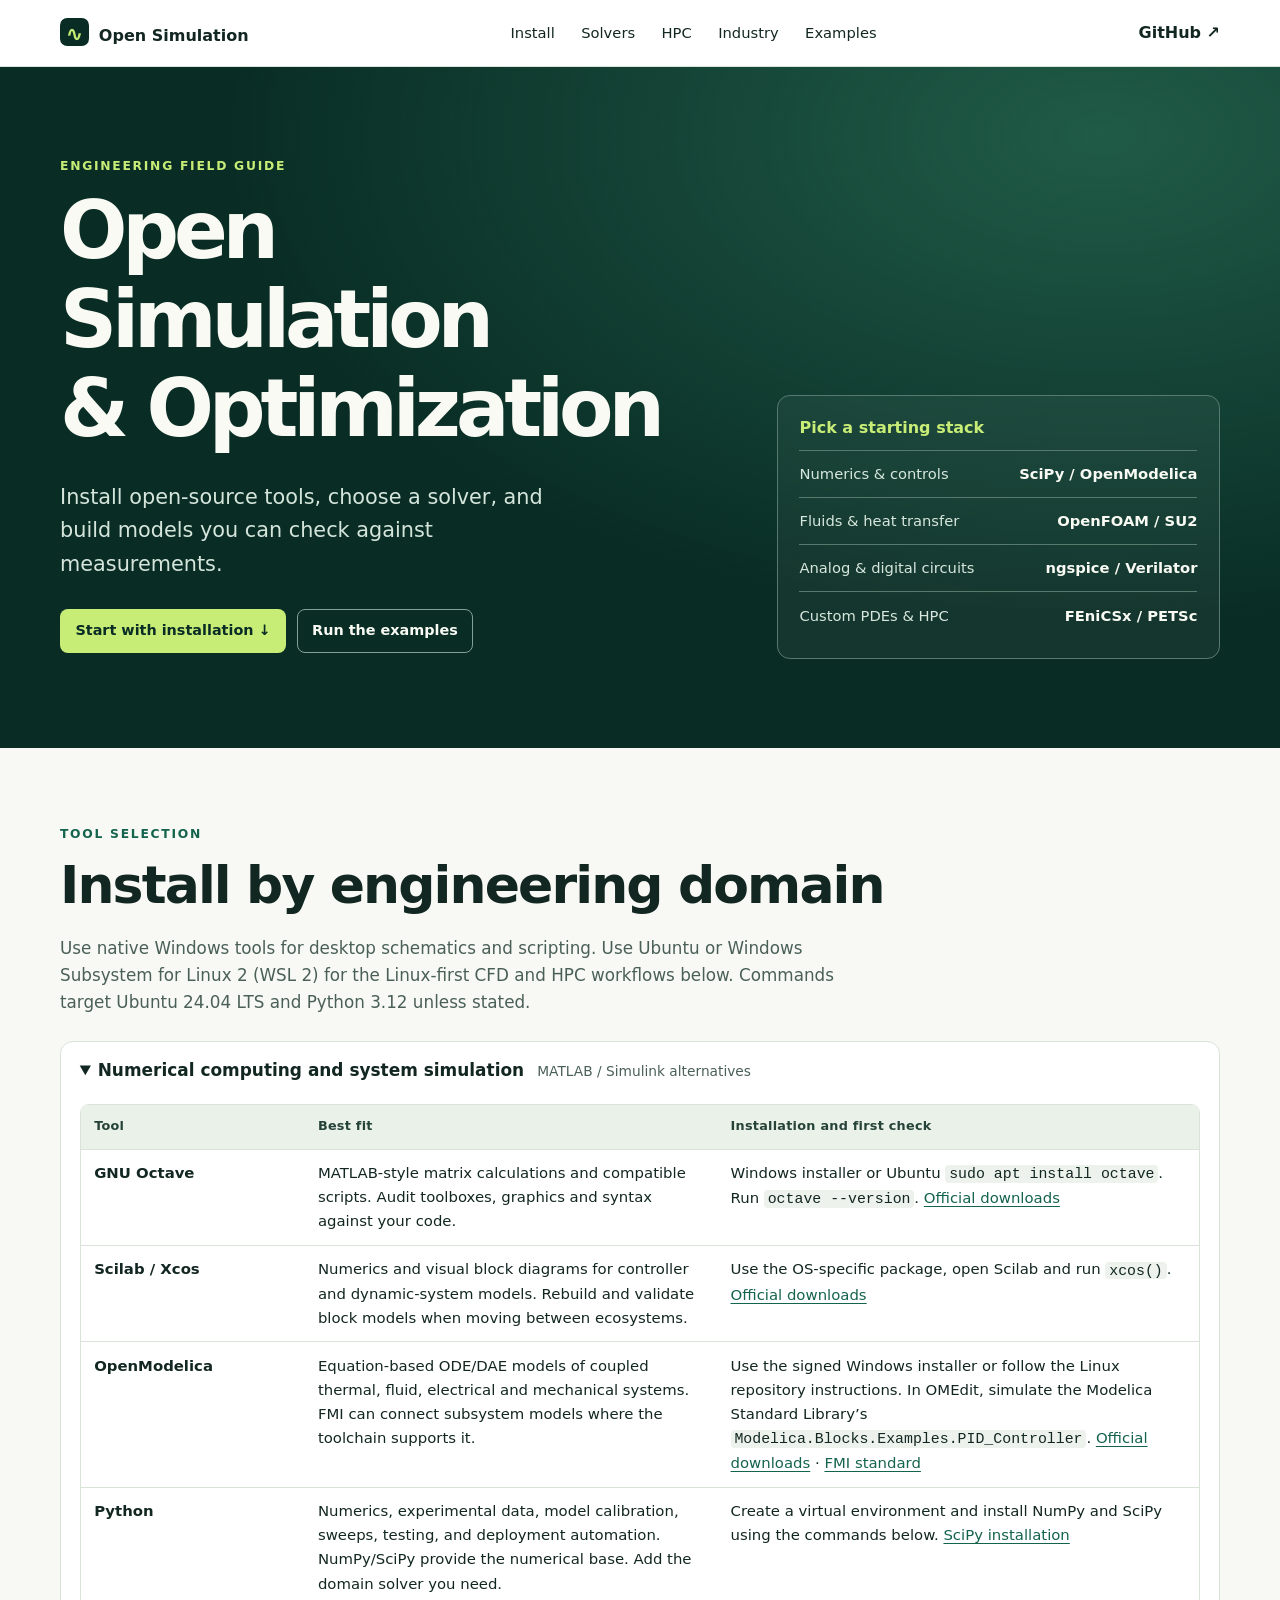
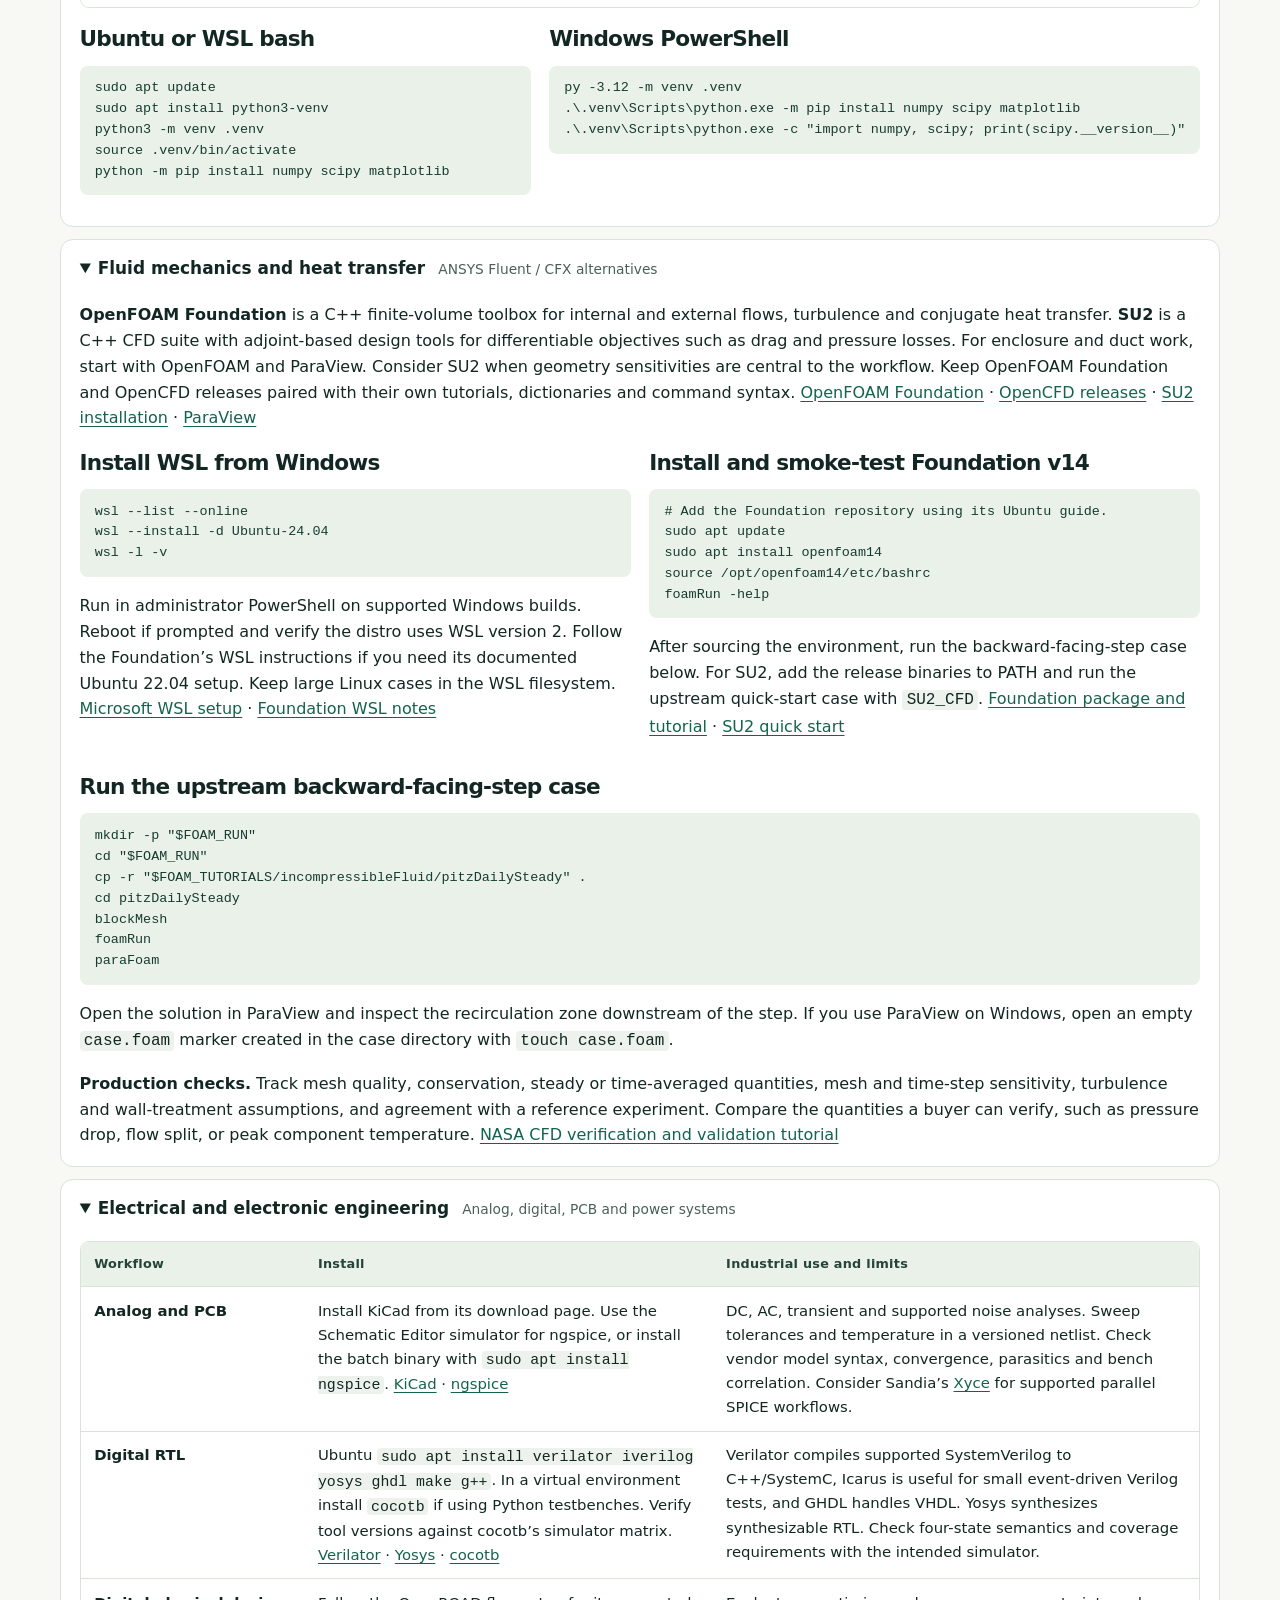
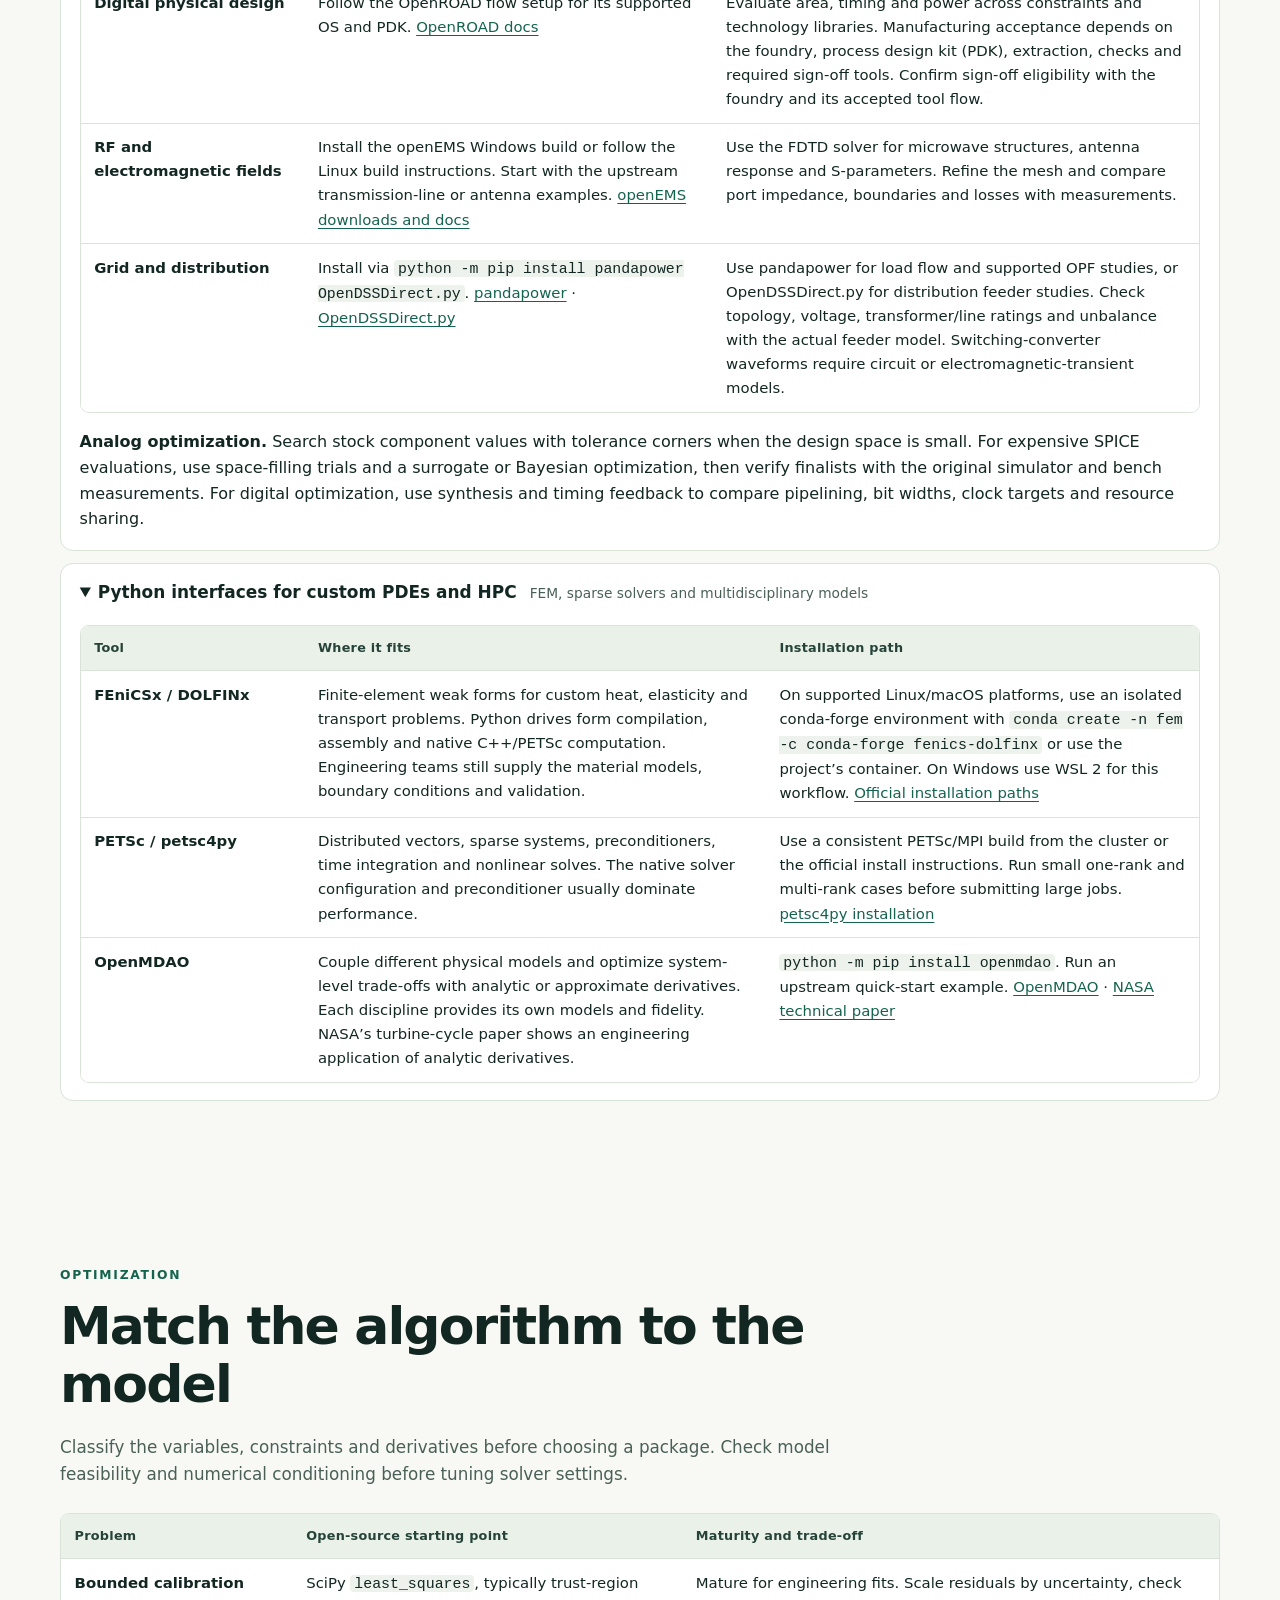
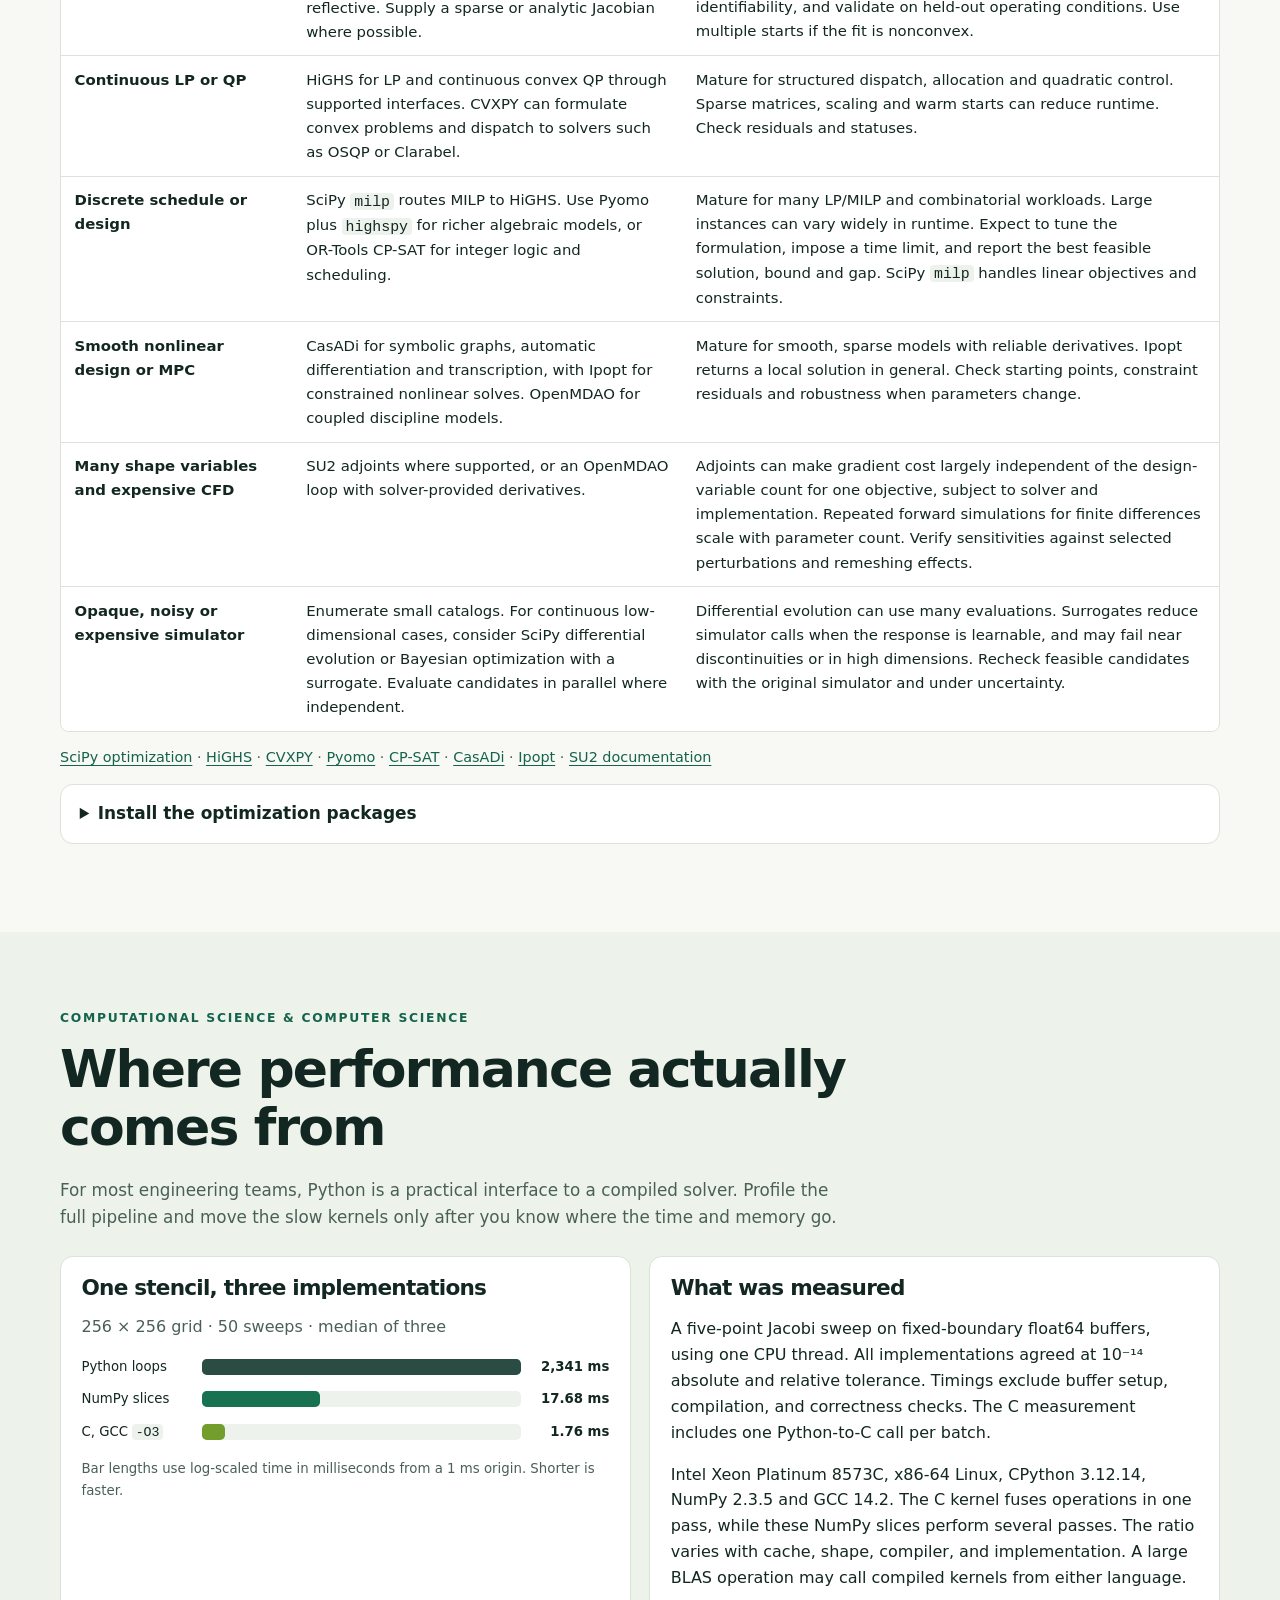
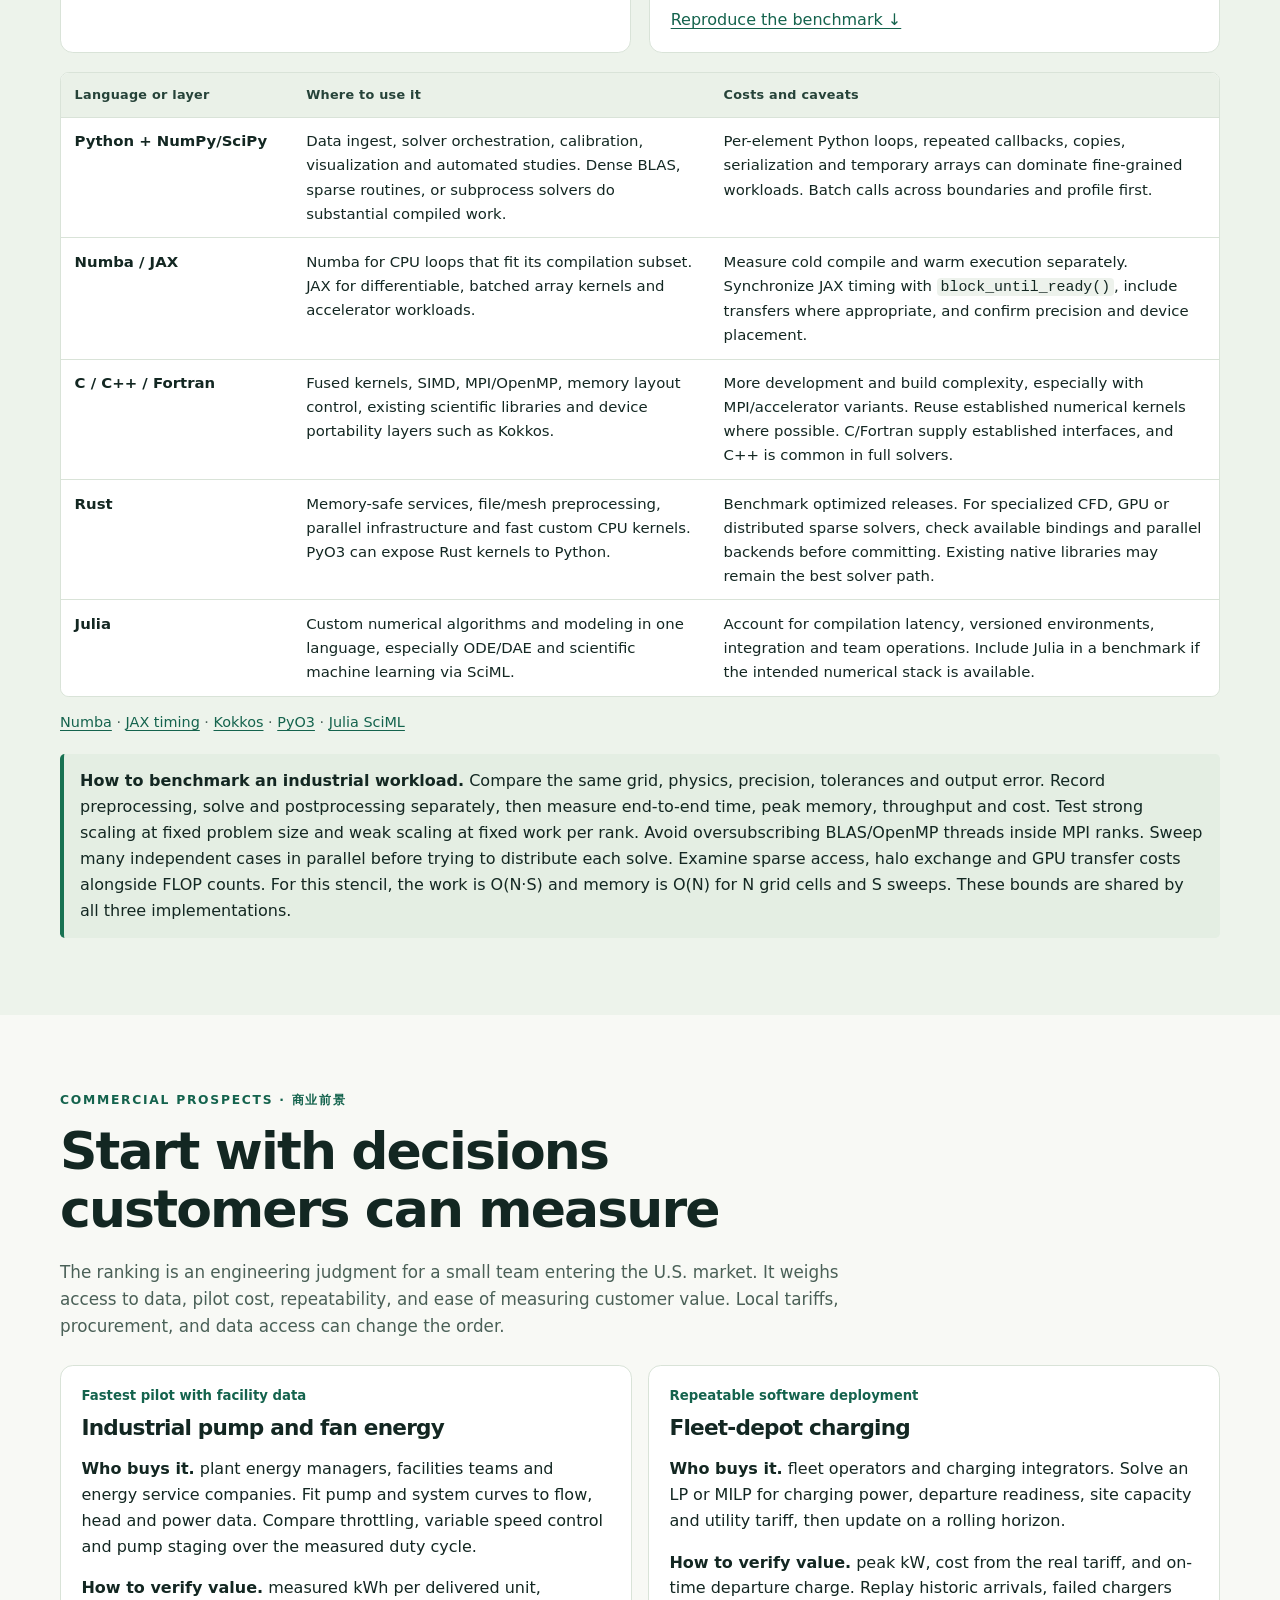
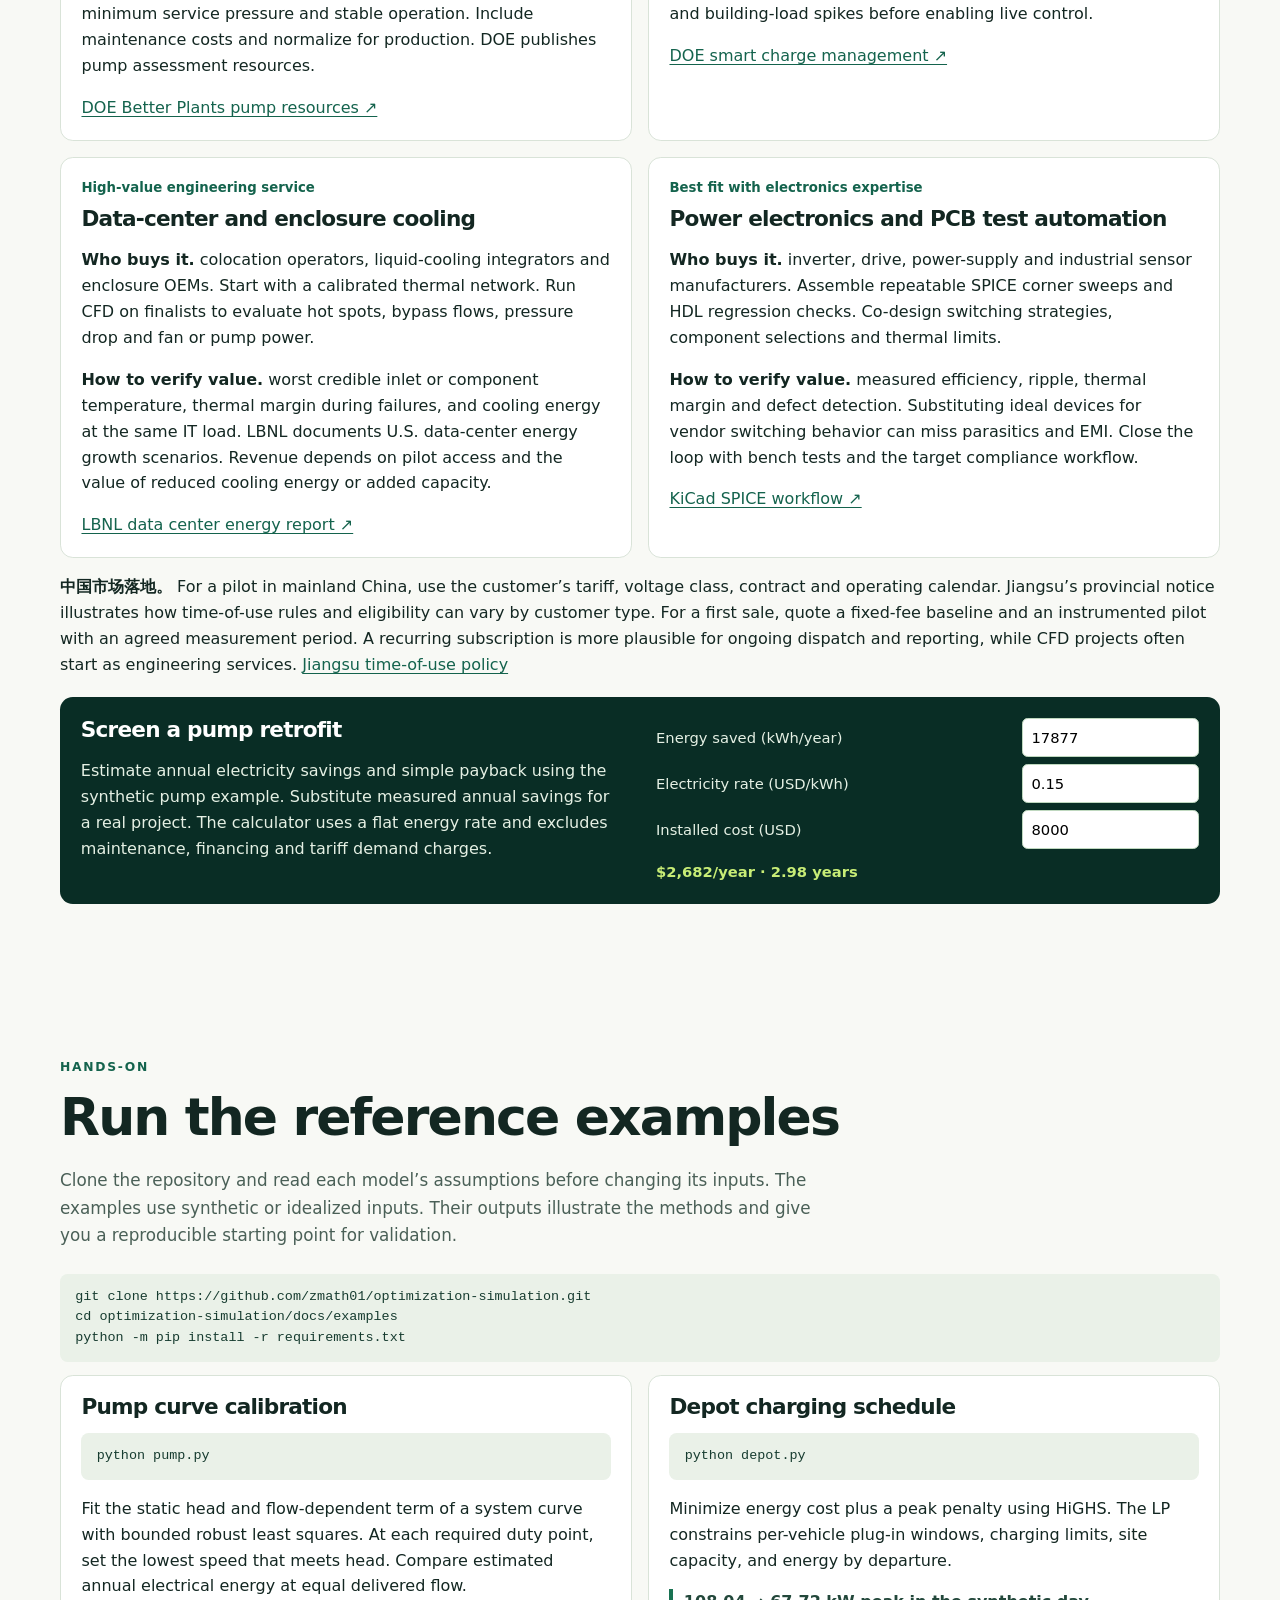
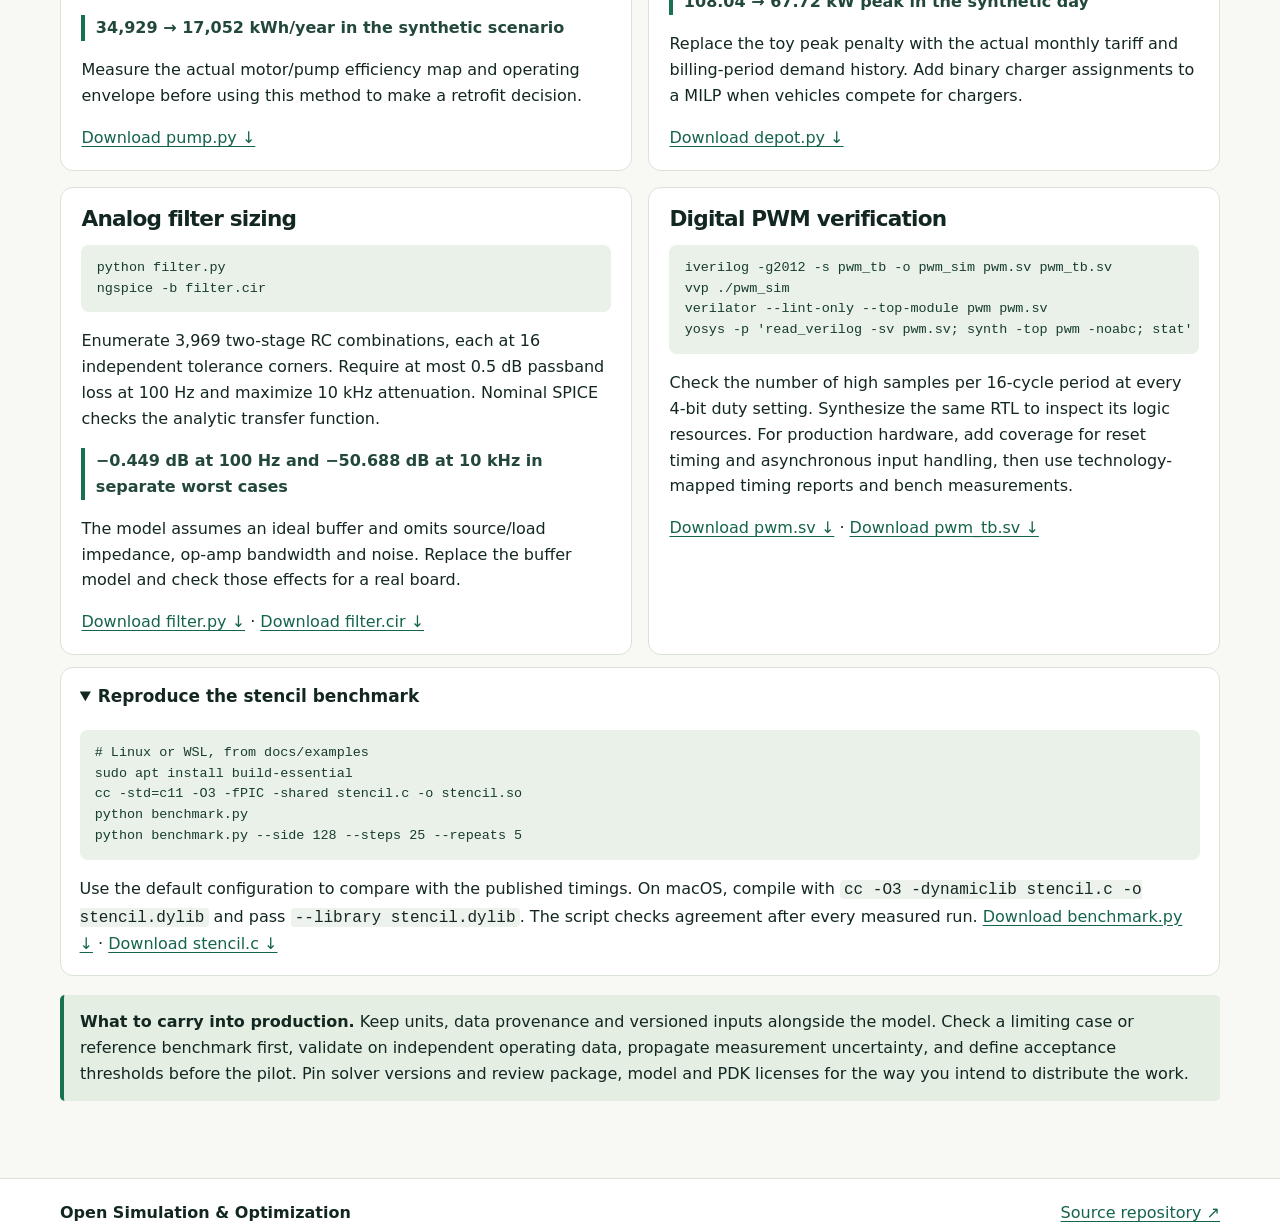
==== docs/index.html @ 415d2b12 "Add simulation field guide, benchmarks, and runnable engineering examples" ====
<!doctype html>
<html lang="en">
<head>
  <meta charset="utf-8">
  <meta name="viewport" content="width=device-width, initial-scale=1">
  <meta name="description" content="A practical field guide to open-source engineering simulation, solver selection, HPC and industrial optimization.">
  <title>Open Simulation &amp; Optimization</title>
  <link rel="stylesheet" href="style.css">
  <script src="site.js" defer></script>
</head>
<body>
<a class="skip" href="#main">Skip to content</a>
<header class="top">
  <div class="wrap top-inner">
    <a class="brand" href="#main"><span aria-hidden="true">∿</span> Open Simulation</a>
    <nav aria-label="Guide sections">
      <a href="#install">Install</a><a href="#solvers">Solvers</a><a href="#performance">HPC</a><a href="#industry">Industry</a><a href="#examples">Examples</a>
    </nav>
    <a class="repo" href="https://github.com/zmath01/optimization-simulation">GitHub ↗</a>
  </div>
</header>
<main id="main">
  <div class="hero">
    <div class="wrap hero-grid">
      <div>
        <p class="eyebrow">Engineering field guide</p>
        <h1>Open Simulation<br>&amp; Optimization</h1>
        <p class="lede">Install open-source tools, choose a solver, and build models you can check against measurements.</p>
        <a class="button primary" href="#install">Start with installation ↓</a>
        <a class="button secondary" href="#examples">Run the examples</a>
      </div>
      <div class="hero-side" aria-label="Recommended starting tools">
        <p>Pick a starting stack</p>
        <a href="#numerics"><span>Numerics &amp; controls</span><strong>SciPy / OpenModelica</strong></a>
        <a href="#fluid"><span>Fluids &amp; heat transfer</span><strong>OpenFOAM / SU2</strong></a>
        <a href="#electronics"><span>Analog &amp; digital circuits</span><strong>ngspice / Verilator</strong></a>
        <a href="#multiphysics"><span>Custom PDEs &amp; HPC</span><strong>FEniCSx / PETSc</strong></a>
      </div>
    </div>
  </div>

  <section class="wrap section" id="install">
    <div class="section-heading"><p class="eyebrow">Tool selection</p><h2>Install by engineering domain</h2><p>Use native Windows tools for desktop schematics and scripting. Use Ubuntu or Windows Subsystem for Linux 2 (WSL 2) for the Linux-first CFD and HPC workflows below. Commands target Ubuntu 24.04 LTS and Python 3.12 unless stated.</p></div>

    <details id="numerics" open>
      <summary>Numerical computing and system simulation <span>MATLAB / Simulink alternatives</span></summary>
      <div class="detail-body">
        <div class="table-wrap" tabindex="0" role="region" aria-label="Numerical simulation tools">
        <table><thead><tr><th scope="col">Tool</th><th scope="col">Best fit</th><th scope="col">Installation and first check</th></tr></thead><tbody>
          <tr><th scope="row">GNU Octave</th><td>MATLAB-style matrix calculations and compatible scripts. Audit toolboxes, graphics and syntax against your code.</td><td>Windows installer or Ubuntu <code>sudo apt install octave</code>. Run <code>octave --version</code>. <a href="https://gnu-octave.github.io/download.html">Official downloads</a></td></tr>
          <tr><th scope="row">Scilab / Xcos</th><td>Numerics and visual block diagrams for controller and dynamic-system models. Rebuild and validate block models when moving between ecosystems.</td><td>Use the OS-specific package, open Scilab and run <code>xcos()</code>. <a href="https://www.scilab.org/download">Official downloads</a></td></tr>
          <tr><th scope="row">OpenModelica</th><td>Equation-based ODE/DAE models of coupled thermal, fluid, electrical and mechanical systems. FMI can connect subsystem models where the toolchain supports it.</td><td>Use the signed Windows installer or follow the Linux repository instructions. In OMEdit, simulate the Modelica Standard Library’s <code>Modelica.Blocks.Examples.PID_Controller</code>. <a href="https://openmodelica.org/free-and-open-source-software/download/">Official downloads</a> · <a href="https://fmi-standard.org/">FMI standard</a></td></tr>
          <tr><th scope="row">Python</th><td>Numerics, experimental data, model calibration, sweeps, testing, and deployment automation. NumPy/SciPy provide the numerical base. Add the domain solver you need.</td><td>Create a virtual environment and install NumPy and SciPy using the commands below. <a href="https://scipy.org/install/">SciPy installation</a></td></tr>
        </tbody></table></div>
        <div class="two">
          <div><h3>Ubuntu or WSL bash</h3><pre><code>sudo apt update
sudo apt install python3-venv
python3 -m venv .venv
source .venv/bin/activate
python -m pip install numpy scipy matplotlib</code></pre></div>
          <div><h3>Windows PowerShell</h3><pre><code>py -3.12 -m venv .venv
.\.venv\Scripts\python.exe -m pip install numpy scipy matplotlib
.\.venv\Scripts\python.exe -c "import numpy, scipy; print(scipy.__version__)"</code></pre></div>
        </div>
      </div>
    </details>

    <details id="fluid" open>
      <summary>Fluid mechanics and heat transfer <span>ANSYS Fluent / CFX alternatives</span></summary>
      <div class="detail-body">
        <p><strong>OpenFOAM Foundation</strong> is a C++ finite-volume toolbox for internal and external flows, turbulence and conjugate heat transfer. <strong>SU2</strong> is a C++ CFD suite with adjoint-based design tools for differentiable objectives such as drag and pressure losses. For enclosure and duct work, start with OpenFOAM and ParaView. Consider SU2 when geometry sensitivities are central to the workflow. Keep OpenFOAM Foundation and OpenCFD releases paired with their own tutorials, dictionaries and command syntax. <a href="https://openfoam.org/download/">OpenFOAM Foundation</a> · <a href="https://www.openfoam.com/download">OpenCFD releases</a> · <a href="https://su2code.github.io/docs_v7/Installation/">SU2 installation</a> · <a href="https://www.paraview.org/download/">ParaView</a></p>
        <div class="two">
          <div><h3>Install WSL from Windows</h3><pre><code>wsl --list --online
wsl --install -d Ubuntu-24.04
wsl -l -v</code></pre><p>Run in administrator PowerShell on supported Windows builds. Reboot if prompted and verify the distro uses WSL version 2. Follow the Foundation’s WSL instructions if you need its documented Ubuntu 22.04 setup. Keep large Linux cases in the WSL filesystem. <a href="https://learn.microsoft.com/en-us/windows/wsl/install">Microsoft WSL setup</a> · <a href="https://openfoam.org/download/windows/">Foundation WSL notes</a></p></div>
          <div><h3>Install and smoke-test Foundation v14</h3><pre><code># Add the Foundation repository using its Ubuntu guide.
sudo apt update
sudo apt install openfoam14
source /opt/openfoam14/etc/bashrc
foamRun -help</code></pre><p>After sourcing the environment, run the backward-facing-step case below. For SU2, add the release binaries to PATH and run the upstream quick-start case with <code>SU2_CFD</code>. <a href="https://openfoam.org/download/14-ubuntu/">Foundation package and tutorial</a> · <a href="https://su2code.github.io/docs_v7/Quick-Start/">SU2 quick start</a></p></div>
        </div>
        <h3>Run the upstream backward-facing-step case</h3>
        <pre><code>mkdir -p "$FOAM_RUN"
cd "$FOAM_RUN"
cp -r "$FOAM_TUTORIALS/incompressibleFluid/pitzDailySteady" .
cd pitzDailySteady
blockMesh
foamRun
paraFoam</code></pre>
        <p>Open the solution in ParaView and inspect the recirculation zone downstream of the step. If you use ParaView on Windows, open an empty <code>case.foam</code> marker created in the case directory with <code>touch case.foam</code>.</p>
        <p><strong>Production checks.</strong> Track mesh quality, conservation, steady or time-averaged quantities, mesh and time-step sensitivity, turbulence and wall-treatment assumptions, and agreement with a reference experiment. Compare the quantities a buyer can verify, such as pressure drop, flow split, or peak component temperature. <a href="https://www.grc.nasa.gov/www/wind/valid/tutorial/tutorial.html">NASA CFD verification and validation tutorial</a></p>
      </div>
    </details>

    <details id="electronics" open>
      <summary>Electrical and electronic engineering <span>Analog, digital, PCB and power systems</span></summary>
      <div class="detail-body">
        <div class="table-wrap" tabindex="0" role="region" aria-label="Electrical and electronic engineering tools">
        <table><thead><tr><th scope="col">Workflow</th><th scope="col">Install</th><th scope="col">Industrial use and limits</th></tr></thead><tbody>
          <tr><th scope="row">Analog and PCB</th><td>Install KiCad from its download page. Use the Schematic Editor simulator for ngspice, or install the batch binary with <code>sudo apt install ngspice</code>. <a href="https://www.kicad.org/download/">KiCad</a> · <a href="https://ngspice.sourceforge.io/download.html">ngspice</a></td><td>DC, AC, transient and supported noise analyses. Sweep tolerances and temperature in a versioned netlist. Check vendor model syntax, convergence, parasitics and bench correlation. Consider Sandia’s <a href="https://xyce.sandia.gov/">Xyce</a> for supported parallel SPICE workflows.</td></tr>
          <tr><th scope="row">Digital RTL</th><td>Ubuntu <code>sudo apt install verilator iverilog yosys ghdl make g++</code>. In a virtual environment install <code>cocotb</code> if using Python testbenches. Verify tool versions against cocotb’s simulator matrix. <a href="https://verilator.org/guide/latest/install.html">Verilator</a> · <a href="https://yosyshq.readthedocs.io/projects/yosys/en/latest/getting_started/installation.html">Yosys</a> · <a href="https://docs.cocotb.org/en/stable/install.html">cocotb</a></td><td>Verilator compiles supported SystemVerilog to C++/SystemC, Icarus is useful for small event-driven Verilog tests, and GHDL handles VHDL. Yosys synthesizes synthesizable RTL. Check four-state semantics and coverage requirements with the intended simulator.</td></tr>
          <tr><th scope="row">Digital physical design</th><td>Follow the OpenROAD flow setup for its supported OS and PDK. <a href="https://openroad.readthedocs.io/en/latest/main/README.html">OpenROAD docs</a></td><td>Evaluate area, timing and power across constraints and technology libraries. Manufacturing acceptance depends on the foundry, process design kit (PDK), extraction, checks and required sign-off tools. Confirm sign-off eligibility with the foundry and its accepted tool flow.</td></tr>
          <tr><th scope="row">RF and electromagnetic fields</th><td>Install the openEMS Windows build or follow the Linux build instructions. Start with the upstream transmission-line or antenna examples. <a href="https://www.openems.de/">openEMS downloads and docs</a></td><td>Use the FDTD solver for microwave structures, antenna response and S-parameters. Refine the mesh and compare port impedance, boundaries and losses with measurements.</td></tr>
          <tr><th scope="row">Grid and distribution</th><td>Install via <code>python -m pip install pandapower OpenDSSDirect.py</code>. <a href="https://www.pandapower.org/start/">pandapower</a> · <a href="https://dss-extensions.org/OpenDSSDirect.py/notebooks/Installation.html">OpenDSSDirect.py</a></td><td>Use pandapower for load flow and supported OPF studies, or OpenDSSDirect.py for distribution feeder studies. Check topology, voltage, transformer/line ratings and unbalance with the actual feeder model. Switching-converter waveforms require circuit or electromagnetic-transient models.</td></tr>
        </tbody></table></div>
        <p><strong>Analog optimization.</strong> Search stock component values with tolerance corners when the design space is small. For expensive SPICE evaluations, use space-filling trials and a surrogate or Bayesian optimization, then verify finalists with the original simulator and bench measurements. For digital optimization, use synthesis and timing feedback to compare pipelining, bit widths, clock targets and resource sharing.</p>
      </div>
    </details>

    <details id="multiphysics" open>
      <summary>Python interfaces for custom PDEs and HPC <span>FEM, sparse solvers and multidisciplinary models</span></summary>
      <div class="detail-body">
        <div class="table-wrap" tabindex="0" role="region" aria-label="Python and HPC simulation tools">
        <table><thead><tr><th scope="col">Tool</th><th scope="col">Where it fits</th><th scope="col">Installation path</th></tr></thead><tbody>
          <tr><th scope="row">FEniCSx / DOLFINx</th><td>Finite-element weak forms for custom heat, elasticity and transport problems. Python drives form compilation, assembly and native C++/PETSc computation. Engineering teams still supply the material models, boundary conditions and validation.</td><td>On supported Linux/macOS platforms, use an isolated conda-forge environment with <code>conda create -n fem -c conda-forge fenics-dolfinx</code> or use the project’s container. On Windows use WSL 2 for this workflow. <a href="https://fenicsproject.org/download/">Official installation paths</a></td></tr>
          <tr><th scope="row">PETSc / petsc4py</th><td>Distributed vectors, sparse systems, preconditioners, time integration and nonlinear solves. The native solver configuration and preconditioner usually dominate performance.</td><td>Use a consistent PETSc/MPI build from the cluster or the official install instructions. Run small one-rank and multi-rank cases before submitting large jobs. <a href="https://petsc.org/main/petsc4py/install.html">petsc4py installation</a></td></tr>
          <tr><th scope="row">OpenMDAO</th><td>Couple different physical models and optimize system-level trade-offs with analytic or approximate derivatives. Each discipline provides its own models and fidelity. NASA’s turbine-cycle paper shows an engineering application of analytic derivatives.</td><td><code>python -m pip install openmdao</code>. Run an upstream quick-start example. <a href="https://openmdao.org/newdocs/versions/latest/getting_started/getting_started.html">OpenMDAO</a> · <a href="https://ntrs.nasa.gov/citations/20170002541">NASA technical paper</a></td></tr>
        </tbody></table></div>
      </div>
    </details>
  </section>

  <section class="wrap section" id="solvers">
    <div class="section-heading"><p class="eyebrow">Optimization</p><h2>Match the algorithm to the model</h2><p>Classify the variables, constraints and derivatives before choosing a package. Check model feasibility and numerical conditioning before tuning solver settings.</p></div>
    <div class="table-wrap" tabindex="0" role="region" aria-label="Optimization solver selection">
    <table><thead><tr><th scope="col">Problem</th><th scope="col">Open-source starting point</th><th scope="col">Maturity and trade-off</th></tr></thead><tbody>
      <tr><th scope="row">Bounded calibration</th><td>SciPy <code>least_squares</code>, typically trust-region reflective. Supply a sparse or analytic Jacobian where possible.</td><td>Mature for engineering fits. Scale residuals by uncertainty, check identifiability, and validate on held-out operating conditions. Use multiple starts if the fit is nonconvex.</td></tr>
      <tr><th scope="row">Continuous LP or QP</th><td>HiGHS for LP and continuous convex QP through supported interfaces. CVXPY can formulate convex problems and dispatch to solvers such as OSQP or Clarabel.</td><td>Mature for structured dispatch, allocation and quadratic control. Sparse matrices, scaling and warm starts can reduce runtime. Check residuals and statuses.</td></tr>
      <tr><th scope="row">Discrete schedule or design</th><td>SciPy <code>milp</code> routes MILP to HiGHS. Use Pyomo plus <code>highspy</code> for richer algebraic models, or OR-Tools CP-SAT for integer logic and scheduling.</td><td>Mature for many LP/MILP and combinatorial workloads. Large instances can vary widely in runtime. Expect to tune the formulation, impose a time limit, and report the best feasible solution, bound and gap. SciPy <code>milp</code> handles linear objectives and constraints.</td></tr>
      <tr><th scope="row">Smooth nonlinear design or MPC</th><td>CasADi for symbolic graphs, automatic differentiation and transcription, with Ipopt for constrained nonlinear solves. OpenMDAO for coupled discipline models.</td><td>Mature for smooth, sparse models with reliable derivatives. Ipopt returns a local solution in general. Check starting points, constraint residuals and robustness when parameters change.</td></tr>
      <tr><th scope="row">Many shape variables and expensive CFD</th><td>SU2 adjoints where supported, or an OpenMDAO loop with solver-provided derivatives.</td><td>Adjoints can make gradient cost largely independent of the design-variable count for one objective, subject to solver and implementation. Repeated forward simulations for finite differences scale with parameter count. Verify sensitivities against selected perturbations and remeshing effects.</td></tr>
      <tr><th scope="row">Opaque, noisy or expensive simulator</th><td>Enumerate small catalogs. For continuous low-dimensional cases, consider SciPy differential evolution or Bayesian optimization with a surrogate. Evaluate candidates in parallel where independent.</td><td>Differential evolution can use many evaluations. Surrogates reduce simulator calls when the response is learnable, and may fail near discontinuities or in high dimensions. Recheck feasible candidates with the original simulator and under uncertainty.</td></tr>
    </tbody></table></div>
    <p class="sources"><a href="https://docs.scipy.org/doc/scipy/tutorial/optimize.html">SciPy optimization</a> · <a href="https://highs.dev/">HiGHS</a> · <a href="https://www.cvxpy.org/install/">CVXPY</a> · <a href="https://www.pyomo.org/installation">Pyomo</a> · <a href="https://developers.google.com/optimization/cp/cp_solver">CP-SAT</a> · <a href="https://web.casadi.org/docs/">CasADi</a> · <a href="https://coin-or.github.io/Ipopt/">Ipopt</a> · <a href="https://su2code.github.io/docs/">SU2 documentation</a></p>
    <details><summary>Install the optimization packages</summary><div class="detail-body"><pre><code>python -m pip install scipy cvxpy pyomo highspy casadi ortools
python -c "from scipy.optimize import linprog; print(linprog([1.0], bounds=[(1, None)], method='highs').message)"</code></pre><p>Install only the families your project uses. Record solver versions, tolerances, seeds and input data. A successful exit status establishes numerical success for the specified model. Field acceptance comes from independent checks and measurements.</p></div></details>
  </section>

  <section class="performance" id="performance">
    <div class="wrap section">
      <div class="section-heading"><p class="eyebrow">Computational science &amp; computer science</p><h2>Where performance actually comes from</h2><p>For most engineering teams, Python is a practical interface to a compiled solver. Profile the full pipeline and move the slow kernels only after you know where the time and memory go.</p></div>
      <div class="two">
        <div class="chart" aria-label="Measured stencil benchmark. Python 2341.278 milliseconds, NumPy 17.681 milliseconds, C 1.761 milliseconds.">
          <h3>One stencil, three implementations</h3>
          <p>256 × 256 grid · 50 sweeps · median of three</p>
          <div class="bar-row"><span>Python loops</span><div class="bar-track"><i class="bar py"></i></div><strong>2,341 ms</strong></div>
          <div class="bar-row"><span>NumPy slices</span><div class="bar-track"><i class="bar np"></i></div><strong>17.68 ms</strong></div>
          <div class="bar-row"><span>C, GCC <code>-O3</code></span><div class="bar-track"><i class="bar cc"></i></div><strong>1.76 ms</strong></div>
          <small>Bar lengths use log-scaled time in milliseconds from a 1 ms origin. Shorter is faster.</small>
        </div>
        <div class="bench-notes">
          <h3>What was measured</h3>
          <p>A five-point Jacobi sweep on fixed-boundary float64 buffers, using one CPU thread. All implementations agreed at 10⁻¹⁴ absolute and relative tolerance. Timings exclude buffer setup, compilation, and correctness checks. The C measurement includes one Python-to-C call per batch.</p>
          <p>Intel Xeon Platinum 8573C, x86-64 Linux, CPython 3.12.14, NumPy 2.3.5 and GCC 14.2. The C kernel fuses operations in one pass, while these NumPy slices perform several passes. The ratio varies with cache, shape, compiler, and implementation. A large BLAS operation may call compiled kernels from either language.</p>
          <p><a href="#benchmark-run">Reproduce the benchmark ↓</a></p>
        </div>
      </div>
      <div class="table-wrap" tabindex="0" role="region" aria-label="Language trade-offs for simulation">
      <table><thead><tr><th scope="col">Language or layer</th><th scope="col">Where to use it</th><th scope="col">Costs and caveats</th></tr></thead><tbody>
        <tr><th scope="row">Python + NumPy/SciPy</th><td>Data ingest, solver orchestration, calibration, visualization and automated studies. Dense BLAS, sparse routines, or subprocess solvers do substantial compiled work.</td><td>Per-element Python loops, repeated callbacks, copies, serialization and temporary arrays can dominate fine-grained workloads. Batch calls across boundaries and profile first.</td></tr>
        <tr><th scope="row">Numba / JAX</th><td>Numba for CPU loops that fit its compilation subset. JAX for differentiable, batched array kernels and accelerator workloads.</td><td>Measure cold compile and warm execution separately. Synchronize JAX timing with <code>block_until_ready()</code>, include transfers where appropriate, and confirm precision and device placement.</td></tr>
        <tr><th scope="row">C / C++ / Fortran</th><td>Fused kernels, SIMD, MPI/OpenMP, memory layout control, existing scientific libraries and device portability layers such as Kokkos.</td><td>More development and build complexity, especially with MPI/accelerator variants. Reuse established numerical kernels where possible. C/Fortran supply established interfaces, and C++ is common in full solvers.</td></tr>
        <tr><th scope="row">Rust</th><td>Memory-safe services, file/mesh preprocessing, parallel infrastructure and fast custom CPU kernels. PyO3 can expose Rust kernels to Python.</td><td>Benchmark optimized releases. For specialized CFD, GPU or distributed sparse solvers, check available bindings and parallel backends before committing. Existing native libraries may remain the best solver path.</td></tr>
        <tr><th scope="row">Julia</th><td>Custom numerical algorithms and modeling in one language, especially ODE/DAE and scientific machine learning via SciML.</td><td>Account for compilation latency, versioned environments, integration and team operations. Include Julia in a benchmark if the intended numerical stack is available.</td></tr>
      </tbody></table></div>
      <p class="sources"><a href="https://numba.readthedocs.io/en/stable/user/performance-tips.html">Numba</a> · <a href="https://docs.jax.dev/en/latest/async_dispatch.html">JAX timing</a> · <a href="https://kokkos.org/kokkos-core-wiki/">Kokkos</a> · <a href="https://pyo3.rs/">PyO3</a> · <a href="https://docs.sciml.ai/DiffEqDocs/">Julia SciML</a></p>
      <div class="note"><strong>How to benchmark an industrial workload.</strong> Compare the same grid, physics, precision, tolerances and output error. Record preprocessing, solve and postprocessing separately, then measure end-to-end time, peak memory, throughput and cost. Test strong scaling at fixed problem size and weak scaling at fixed work per rank. Avoid oversubscribing BLAS/OpenMP threads inside MPI ranks. Sweep many independent cases in parallel before trying to distribute each solve. Examine sparse access, halo exchange and GPU transfer costs alongside FLOP counts. For this stencil, the work is O(N·S) and memory is O(N) for N grid cells and S sweeps. These bounds are shared by all three implementations.</div>
    </div>
  </section>

  <section class="wrap section" id="industry">
    <div class="section-heading"><p class="eyebrow">Commercial prospects · 商业前景</p><h2>Start with decisions customers can measure</h2><p>The ranking is an engineering judgment for a small team entering the U.S. market. It weighs access to data, pilot cost, repeatability, and ease of measuring customer value. Local tariffs, procurement, and data access can change the order.</p></div>
    <div class="case-grid">
      <article class="case"><p class="case-type">Fastest pilot with facility data</p><h3>Industrial pump and fan energy</h3><p><strong>Who buys it.</strong> plant energy managers, facilities teams and energy service companies. Fit pump and system curves to flow, head and power data. Compare throttling, variable speed control and pump staging over the measured duty cycle.</p><p><strong>How to verify value.</strong> measured kWh per delivered unit, minimum service pressure and stable operation. Include maintenance costs and normalize for production. DOE publishes pump assessment resources.</p><a href="https://betterbuildingssolutioncenter.energy.gov/better-plants/pumps">DOE Better Plants pump resources ↗</a></article>
      <article class="case"><p class="case-type">Repeatable software deployment</p><h3>Fleet-depot charging</h3><p><strong>Who buys it.</strong> fleet operators and charging integrators. Solve an LP or MILP for charging power, departure readiness, site capacity and utility tariff, then update on a rolling horizon.</p><p><strong>How to verify value.</strong> peak kW, cost from the real tariff, and on-time departure charge. Replay historic arrivals, failed chargers and building-load spikes before enabling live control.</p><a href="https://www.energy.gov/cmei/femp/smart-charge-management-applications-and-benefits-federal-fleets">DOE smart charge management ↗</a></article>
      <article class="case"><p class="case-type">High-value engineering service</p><h3>Data-center and enclosure cooling</h3><p><strong>Who buys it.</strong> colocation operators, liquid-cooling integrators and enclosure OEMs. Start with a calibrated thermal network. Run CFD on finalists to evaluate hot spots, bypass flows, pressure drop and fan or pump power.</p><p><strong>How to verify value.</strong> worst credible inlet or component temperature, thermal margin during failures, and cooling energy at the same IT load. LBNL documents U.S. data-center energy growth scenarios. Revenue depends on pilot access and the value of reduced cooling energy or added capacity.</p><a href="https://eta.lbl.gov/publications/united-states-data-center-energy-2025">LBNL data center energy report ↗</a></article>
      <article class="case"><p class="case-type">Best fit with electronics expertise</p><h3>Power electronics and PCB test automation</h3><p><strong>Who buys it.</strong> inverter, drive, power-supply and industrial sensor manufacturers. Assemble repeatable SPICE corner sweeps and HDL regression checks. Co-design switching strategies, component selections and thermal limits.</p><p><strong>How to verify value.</strong> measured efficiency, ripple, thermal margin and defect detection. Substituting ideal devices for vendor switching behavior can miss parasitics and EMI. Close the loop with bench tests and the target compliance workflow.</p><a href="https://www.kicad.org/discover/spice/">KiCad SPICE workflow ↗</a></article>
    </div>
    <p><strong>中国市场落地。</strong> For a pilot in mainland China, use the customer’s tariff, voltage class, contract and operating calendar. Jiangsu’s provincial notice illustrates how time-of-use rules and eligibility can vary by customer type. For a first sale, quote a fixed-fee baseline and an instrumented pilot with an agreed measurement period. A recurring subscription is more plausible for ongoing dispatch and reporting, while CFD projects often start as engineering services. <a href="https://fgw.nanjing.gov.cn/njsfzhggwyh/202505/t20250506_5140665.html">Jiangsu time-of-use policy</a></p>
    <div class="savings">
      <div><h3>Screen a pump retrofit</h3><p>Estimate annual electricity savings and simple payback using the synthetic pump example. Substitute measured annual savings for a real project. The calculator uses a flat energy rate and excludes maintenance, financing and tariff demand charges.</p></div>
      <div class="calc-inputs">
        <label for="energy">Energy saved (kWh/year)</label><input type="number" id="energy" min="0" step="1" value="17877">
        <label for="rate">Electricity rate (USD/kWh)</label><input type="number" id="rate" min="0" step="0.01" value="0.15">
        <label for="cost">Installed cost (USD)</label><input type="number" id="cost" min="0" step="100" value="8000">
        <output id="payback" for="energy rate cost" aria-live="polite">$2,682/year · 2.98 years</output>
      </div>
    </div>
  </section>

  <section class="wrap section" id="examples">
    <div class="section-heading"><p class="eyebrow">Hands-on</p><h2>Run the reference examples</h2><p>Clone the repository and read each model’s assumptions before changing its inputs. The examples use synthetic or idealized inputs. Their outputs illustrate the methods and give you a reproducible starting point for validation.</p></div>
    <pre><code>git clone https://github.com/zmath01/optimization-simulation.git
cd optimization-simulation/docs/examples
python -m pip install -r requirements.txt</code></pre>
    <div class="example-grid">
      <article><h3>Pump curve calibration</h3><pre><code>python pump.py</code></pre><p>Fit the static head and flow-dependent term of a system curve with bounded robust least squares. At each required duty point, set the lowest speed that meets head. Compare estimated annual electrical energy at equal delivered flow.</p><p class="result">34,929 → 17,052 kWh/year in the synthetic scenario</p><p>Measure the actual motor/pump efficiency map and operating envelope before using this method to make a retrofit decision.</p><a href="examples/pump.py" download>Download pump.py ↓</a></article>
      <article><h3>Depot charging schedule</h3><pre><code>python depot.py</code></pre><p>Minimize energy cost plus a peak penalty using HiGHS. The LP constrains per-vehicle plug-in windows, charging limits, site capacity, and energy by departure.</p><p class="result">108.04 → 67.72 kW peak in the synthetic day</p><p>Replace the toy peak penalty with the actual monthly tariff and billing-period demand history. Add binary charger assignments to a MILP when vehicles compete for chargers.</p><a href="examples/depot.py" download>Download depot.py ↓</a></article>
      <article><h3>Analog filter sizing</h3><pre><code>python filter.py
ngspice -b filter.cir</code></pre><p>Enumerate 3,969 two-stage RC combinations, each at 16 independent tolerance corners. Require at most 0.5 dB passband loss at 100 Hz and maximize 10 kHz attenuation. Nominal SPICE checks the analytic transfer function.</p><p class="result">−0.449 dB at 100 Hz and −50.688 dB at 10 kHz in separate worst cases</p><p>The model assumes an ideal buffer and omits source/load impedance, op-amp bandwidth and noise. Replace the buffer model and check those effects for a real board.</p><a href="examples/filter.py" download>Download filter.py ↓</a> · <a href="examples/filter.cir" download>Download filter.cir ↓</a></article>
      <article><h3>Digital PWM verification</h3><pre><code>iverilog -g2012 -s pwm_tb -o pwm_sim pwm.sv pwm_tb.sv
vvp ./pwm_sim
verilator --lint-only --top-module pwm pwm.sv
yosys -p 'read_verilog -sv pwm.sv; synth -top pwm -noabc; stat'</code></pre><p>Check the number of high samples per 16-cycle period at every 4-bit duty setting. Synthesize the same RTL to inspect its logic resources. For production hardware, add coverage for reset timing and asynchronous input handling, then use technology-mapped timing reports and bench measurements.</p><a href="examples/pwm.sv" download>Download pwm.sv ↓</a> · <a href="examples/pwm_tb.sv" download>Download pwm_tb.sv ↓</a></article>
    </div>
    <details id="benchmark-run" open><summary>Reproduce the stencil benchmark</summary><div class="detail-body"><pre><code># Linux or WSL, from docs/examples
sudo apt install build-essential
cc -std=c11 -O3 -fPIC -shared stencil.c -o stencil.so
python benchmark.py
python benchmark.py --side 128 --steps 25 --repeats 5</code></pre><p>Use the default configuration to compare with the published timings. On macOS, compile with <code>cc -O3 -dynamiclib stencil.c -o stencil.dylib</code> and pass <code>--library stencil.dylib</code>. The script checks agreement after every measured run. <a href="examples/benchmark.py" download>Download benchmark.py ↓</a> · <a href="examples/stencil.c" download>Download stencil.c ↓</a></p></div></details>
    <div class="note"><strong>What to carry into production.</strong> Keep units, data provenance and versioned inputs alongside the model. Check a limiting case or reference benchmark first, validate on independent operating data, propagate measurement uncertainty, and define acceptance thresholds before the pilot. Pin solver versions and review package, model and PDK licenses for the way you intend to distribute the work.</div>
  </section>
</main>
<footer><div class="wrap"><strong>Open Simulation &amp; Optimization</strong><a href="https://github.com/zmath01/optimization-simulation">Source repository ↗</a></div></footer>
</body>
</html>
---- docs/style.css ----
:root {
  color-scheme: light;
  --paper: #f8f9f5;
  --surface: #fff;
  --ink: #132722;
  --muted: #4a6057;
  --line: #d9e3d8;
  --green: #14634d;
  --dark: #092d25;
  --lime: #c8ed76;
  --radius: .8rem;
  font-family: "Aptos", "Segoe UI", system-ui, sans-serif;
  color: var(--ink);
  background: var(--paper);
  line-height: 1.62;
}
* { box-sizing: border-box; }
body { margin: 0; }
a { color: var(--green); text-underline-offset: .2em; }
a:hover { text-decoration-thickness: 2px; }
a:focus-visible, summary:focus-visible, input:focus-visible, [tabindex]:focus-visible {
  outline: 2px solid #1b8b66; outline-offset: 4px;
}
.wrap { width: min(1160px, 100% - 3rem); margin-inline: auto; }
.skip { position: absolute; left: 1rem; top: -6rem; z-index: 9; padding: .6rem; background: white; }
.skip:focus { top: .5rem; }
.top { background: var(--surface); border-bottom: 1px solid var(--line); }
.top-inner { display: flex; align-items: center; min-height: 66px; gap: 2rem; justify-content: space-between; }
.top a { text-decoration: none; color: var(--ink); }
.top a:hover { text-decoration: underline; }
.brand { font-weight: 750; white-space: nowrap; }
.brand span { display: inline-grid; place-items: center; width: 1.8rem; height: 1.8rem; margin-right: .28rem; border-radius: .45rem; background: var(--dark); color: var(--lime); font-size: 1.3rem; }
nav { display: flex; gap: clamp(.6rem, 2.4vw, 1.65rem); font-size: .92rem; flex-wrap: wrap; }
.repo { font-weight: 650; white-space: nowrap; }
.hero { background: radial-gradient(ellipse at 86% 10%, #205b47 0, transparent 56%), var(--dark); color: #f8faf3; }
.hero-grid { padding-block: clamp(3.2rem, 7vw, 6rem); display: grid; grid-template-columns: 1.3fr .9fr; gap: clamp(2rem, 6vw, 6.5rem); align-items: end; }
.eyebrow { font-size: .77rem; font-weight: 800; letter-spacing: .14em; text-transform: uppercase; margin: 0 0 .65rem; color: var(--green); }
.hero .eyebrow { color: var(--lime); }
h1,h2,h3 { line-height: 1.12; margin: 0 0 .65em; letter-spacing: -.036em; }
h1 { font-size: clamp(2.4rem, 6.2vw, 5.4rem); margin-bottom: .34em; letter-spacing: -.065em; }
h2 { font-size: clamp(1.9rem, 4.1vw, 3.25rem); margin-bottom: .4em; }
h3 { font-size: 1.35rem; }
.lede { font-size: clamp(1.05rem, 2vw, 1.3rem); max-width: 31rem; color: #d5e5db; margin: 0 0 1.7rem; }
.button { display: inline-block; border: 1px solid transparent; border-radius: .5rem; padding: .6rem .9rem; margin: 0 .35rem .35rem 0; font-size: .9rem; text-decoration: none; font-weight: 750; }
.primary { background: var(--lime); color: var(--dark); }
.secondary { border-color: #82a196; color: #f8faf3; }
.button:hover { text-decoration: underline; }
.hero-side { border: 1px solid #587a6e; border-radius: var(--radius); padding: 1.2rem 1.35rem; background: #ffffff0b; }
.hero-side p { color: var(--lime); font-weight: 750; margin: 0 0 .55rem; }
.hero-side a { display: flex; flex-wrap: wrap; gap: .15rem .75rem; align-items: baseline; justify-content: space-between; color: #f8faf3; text-decoration: none; padding: .7rem 0; border-top: 1px solid #587a6e; font-size: .92rem; }
.hero-side a:hover { text-decoration: underline; }
.hero-side span { color: #d7e7dd; }
.section { padding-block: clamp(2.7rem, 6vw, 5.15rem); }
.section-heading { max-width: 52rem; margin-bottom: 1.55rem; }
.section-heading > p:last-child { color: var(--muted); max-width: 49rem; margin: 0; font-size: 1.05rem; }
details { background: var(--surface); border: 1px solid var(--line); border-radius: var(--radius); margin-block: .75rem; }
summary { cursor: pointer; padding: .95rem 1.17rem; font-size: 1.06rem; font-weight: 750; }
summary span { color: var(--muted); font-size: .86rem; margin-left: .45rem; font-weight: 500; }
.detail-body { padding: 0 1.16rem 1.08rem; }
.detail-body > :first-child { margin-top: .25rem; }
.detail-body > :last-child { margin-bottom: 0; }
.table-wrap { max-width: 100%; overflow-x: auto; border: 1px solid var(--line); border-radius: .55rem; }
table { width: 100%; min-width: 640px; border-collapse: collapse; background: var(--surface); font-size: .93rem; text-align: left; }
th, td { border-bottom: 1px solid var(--line); padding: .72rem .85rem; vertical-align: top; }
thead th { background: #eaf1e8; color: #264339; font-size: .8rem; letter-spacing: .02em; }
tbody th { width: 20%; }
tbody tr:last-child > * { border-bottom: 0; }
.two { display: grid; grid-template-columns: 1fr 1fr; gap: 1.15rem; margin-block: 1.2rem; }
pre { overflow: auto; max-width: 100%; font-size: .84rem; background: #eaf1e8; border-radius: .48rem; padding: .8rem .95rem; line-height: 1.55; color: #173c30; }
code { font-family: "Cascadia Code", "IBM Plex Mono", Consolas, monospace; }
:not(pre) > code { background: #edf2ec; border-radius: .25rem; padding: .05em .26em; overflow-wrap: anywhere; }
.sources { color: var(--muted); font-size: .9rem; }
.performance { background: #edf3eb; }
.chart, .bench-notes, .case, .example-grid article {
  padding: 1.18rem 1.28rem; background: var(--surface);
  border: 1px solid var(--line); border-radius: var(--radius); min-width: 0;
}
.chart p { color: var(--muted); margin-top: 0; }
.bar-row { display: grid; grid-template-columns: 7rem 1fr 5rem; align-items: center; gap: .55rem; margin-block: .68rem; font-size: .83rem; }
.bar-row strong { text-align: right; font-variant-numeric: tabular-nums; }
.bar-track { background: #edf2ec; border-radius: .3rem; height: 1rem; }
.bar { display: block; height: 100%; background: #187252; border-radius: .3rem; }
.bar.py { width: 100%; background: #2a4c42; }
.bar.np { width: 37%; }
.bar.cc { width: 7.3%; background: #739e2b; }
.chart small { display: block; margin-top: .95rem; color: var(--muted); }
.bench-notes p:last-child { margin-bottom: 0; }
.note { margin-top: 1.2rem; border-left: .28rem solid #187252; background: #e4eee3; border-radius: .3rem; padding: .9rem 1rem; }
.case-grid, .example-grid { display: grid; grid-template-columns: repeat(2,minmax(0,1fr)); gap: 1rem; }
.case-type { color: var(--green); font-weight: 750; margin: 0 0 .55rem; font-size: .83rem; }
.result { border-left: .25rem solid #187252; padding-left: .65rem; font-weight: 730; color: #23483b; }
.savings { display: grid; grid-template-columns: 1fr 1fr; gap: 1.15rem 2rem; margin-top: 1.2rem; background: var(--dark); color: #e5f0e4; border-radius: var(--radius); padding: 1.3rem; }
.savings h3 { color: #fff; }
.savings p { margin-bottom: 0; }
.calc-inputs { display: grid; grid-template-columns: 1fr minmax(6rem, .5fr); gap: .4rem .75rem; align-items: center; font-size: .92rem; }
input { min-width: 0; padding: .43rem .52rem; border: 1px solid #bfd8bf; border-radius: .35rem; width: 100%; font: inherit; }
output { grid-column: 1 / -1; color: var(--lime); font-weight: 750; margin-top: .25rem; }
footer { padding-block: 1.3rem; border-top: 1px solid var(--line); background: white; }
footer .wrap { display: flex; flex-wrap: wrap; gap: .6rem 1.8rem; justify-content: space-between; }
@media (max-width: 780px) {
  .hero-grid,.two,.savings { grid-template-columns: 1fr; }
  .top-inner { flex-wrap: wrap; gap: .45rem .8rem; padding-block: .65rem; }
  nav { order: 3; width: 100%; }
}
@media (max-width: 570px) {
  .wrap { width: calc(100% - 1.5rem); }
  .case-grid,.example-grid { grid-template-columns: 1fr; }
  summary span { display: block; margin-left: .95rem; }
  .chart, .bench-notes, .case, .example-grid article { padding-inline: .95rem; }
}
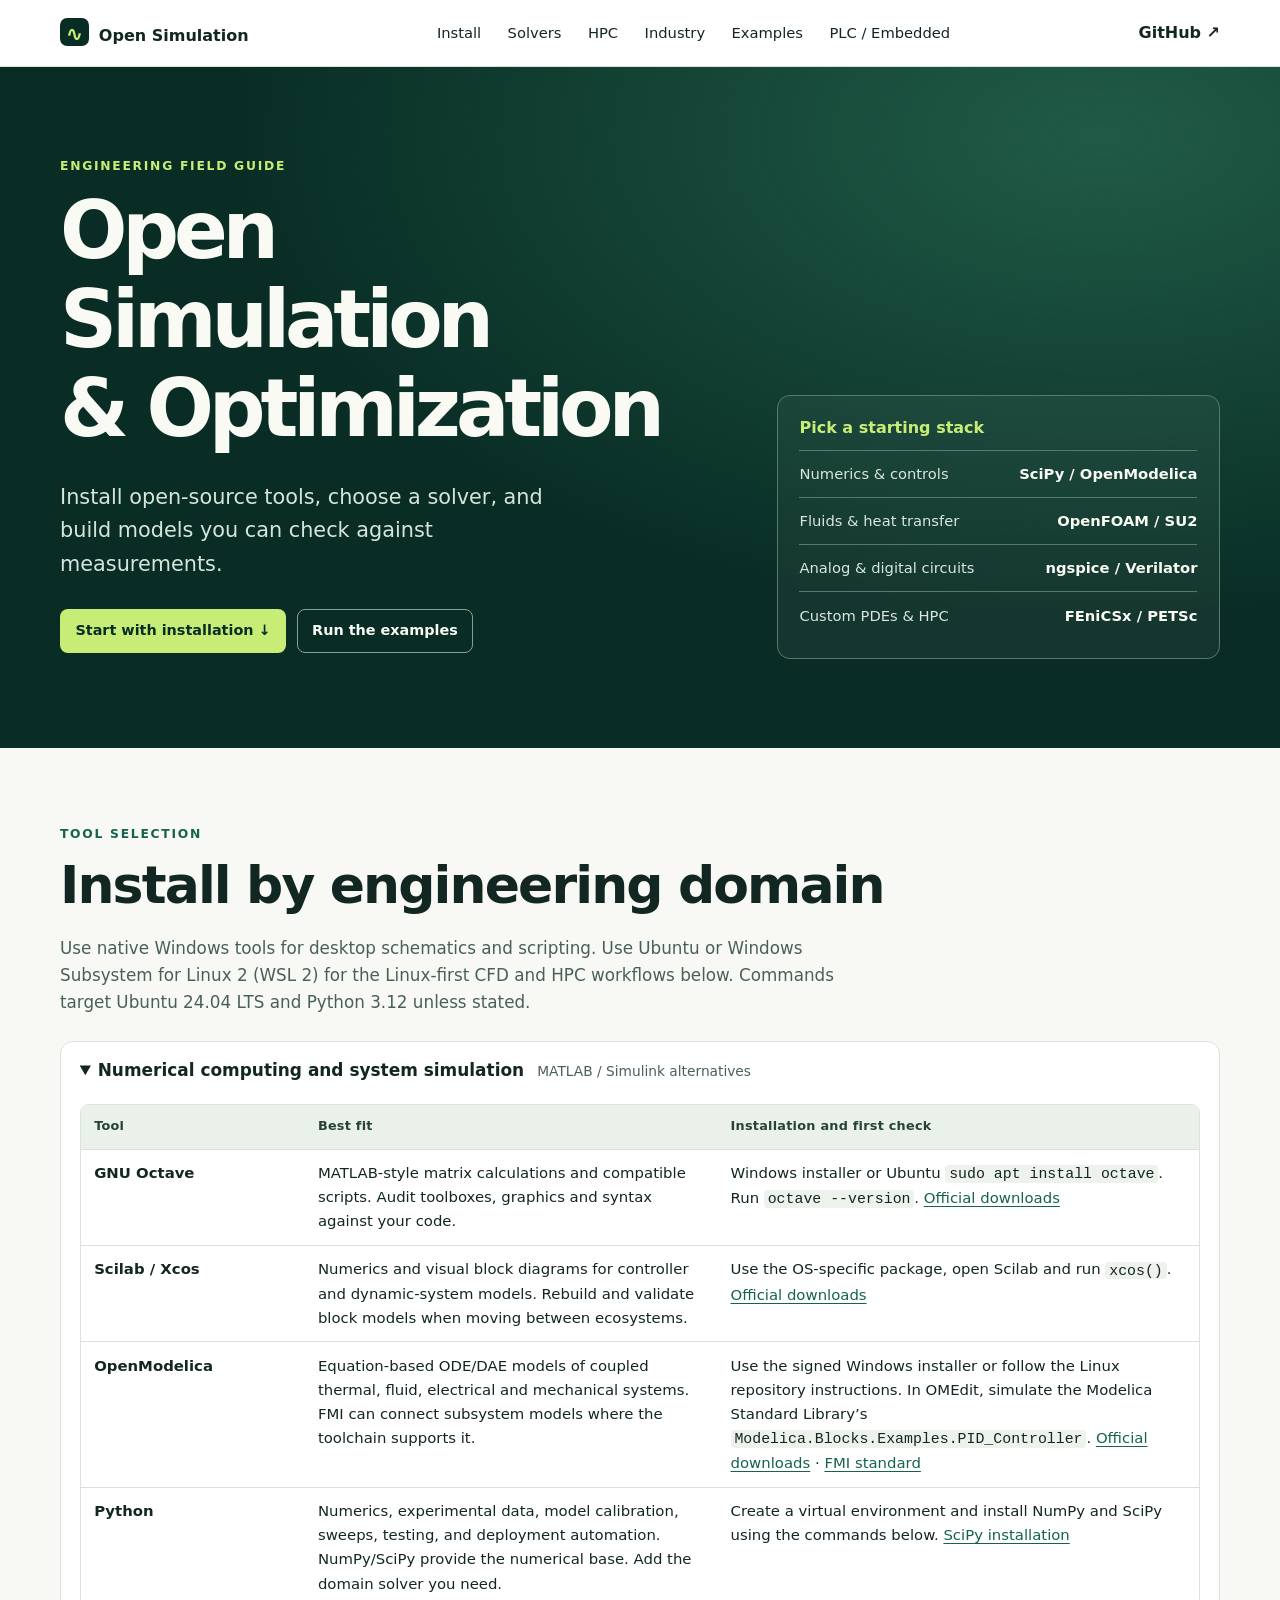
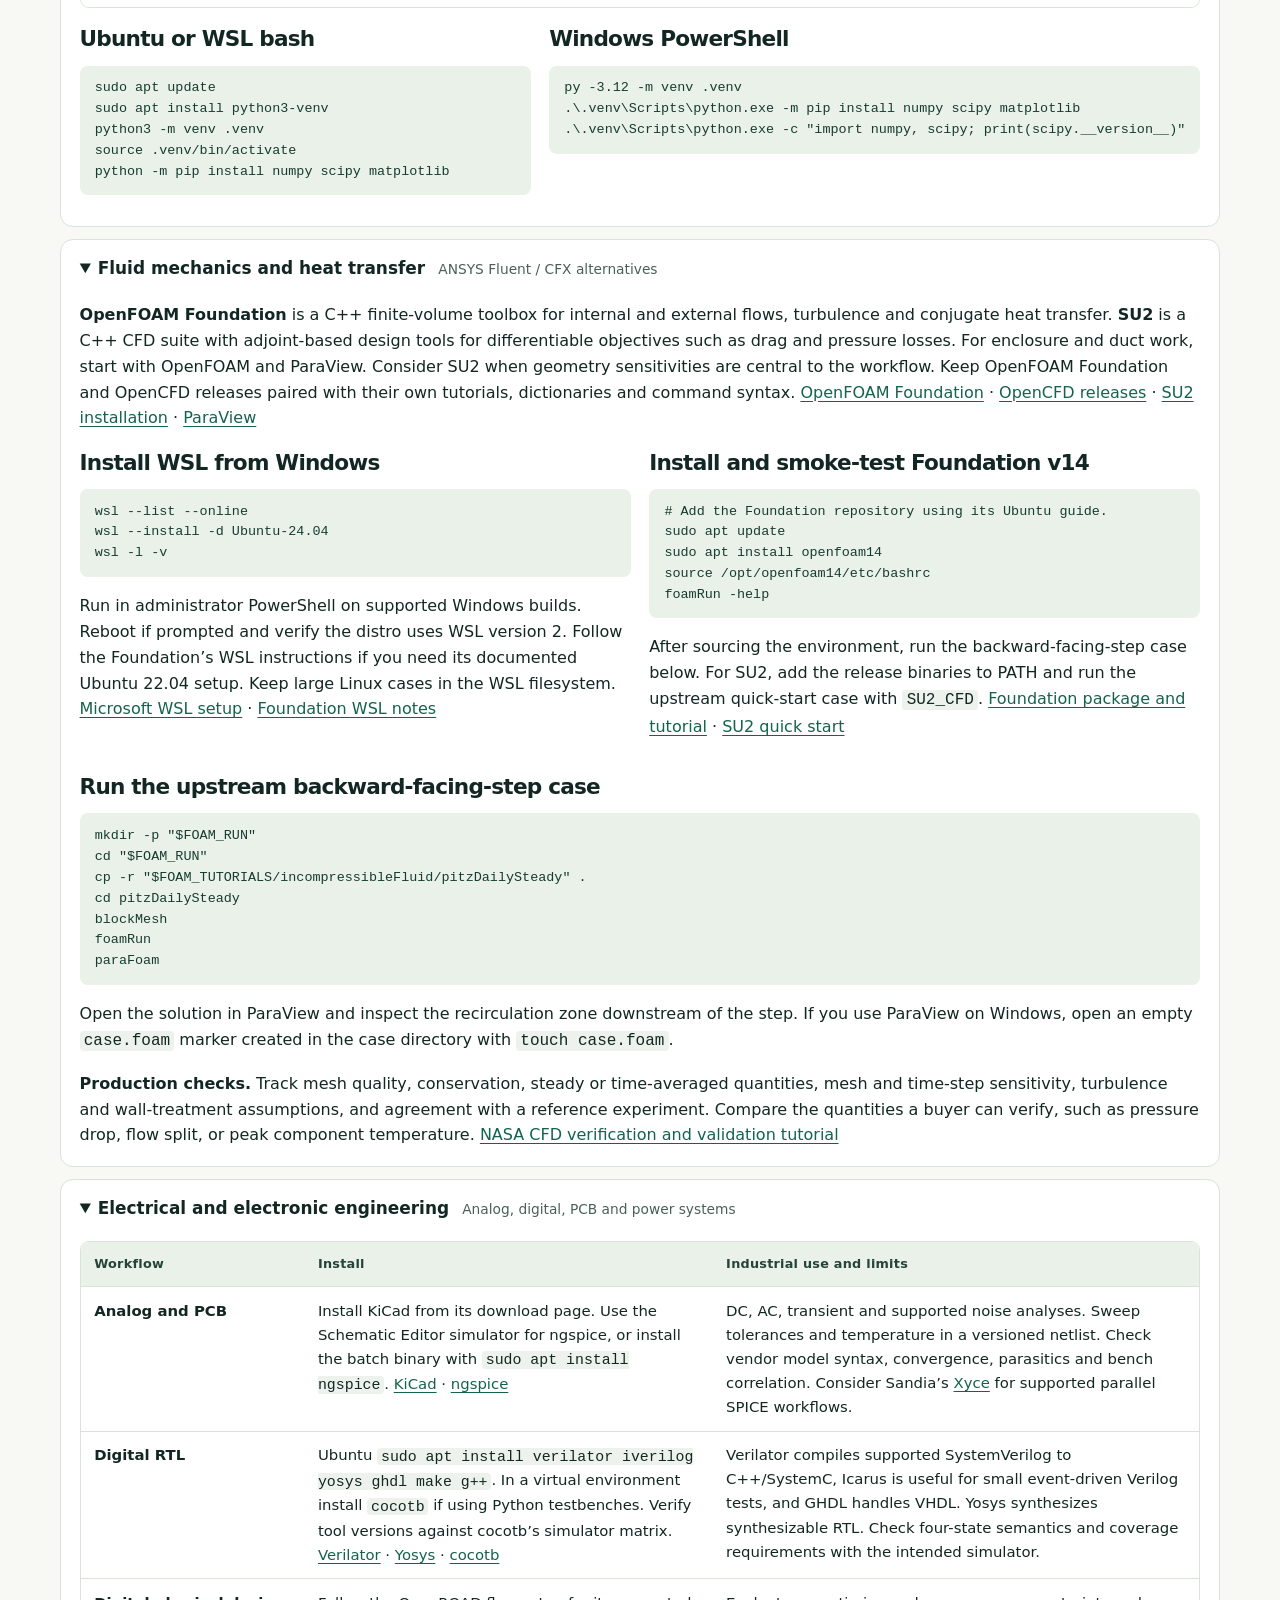
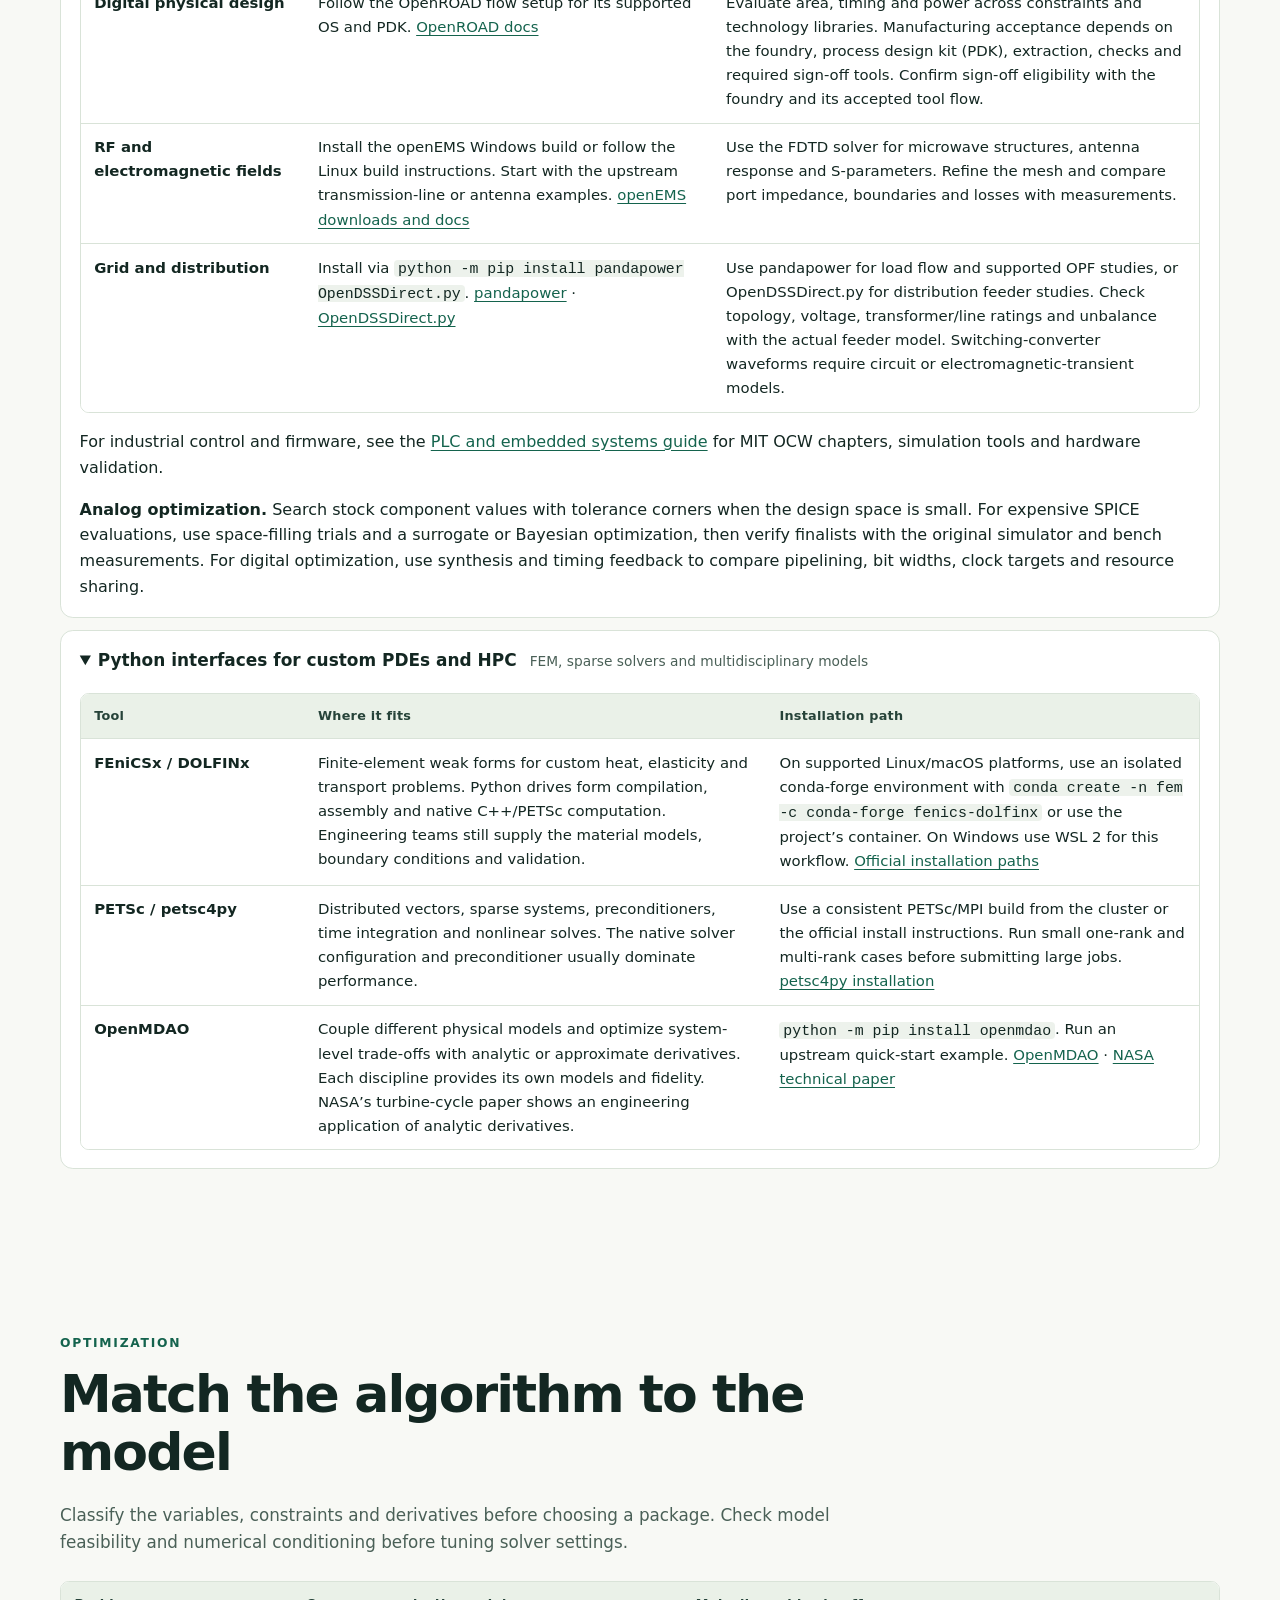
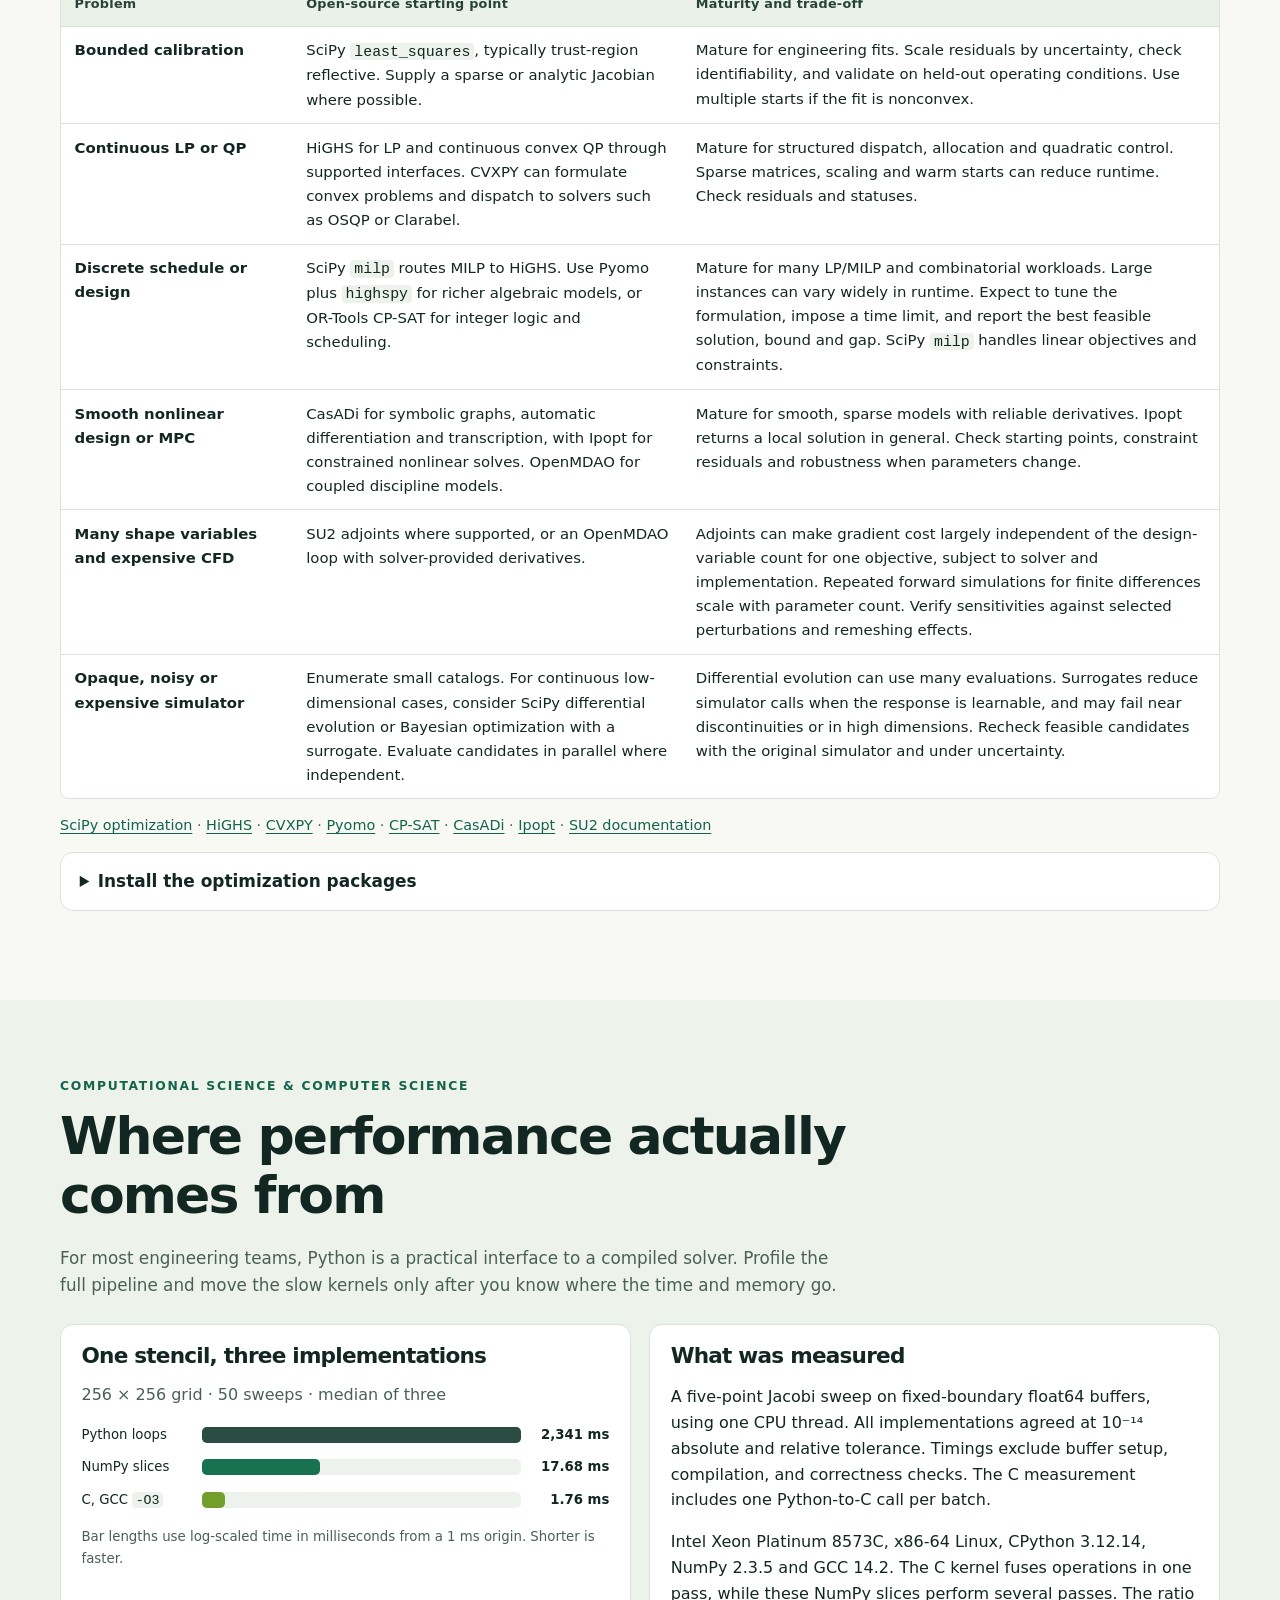
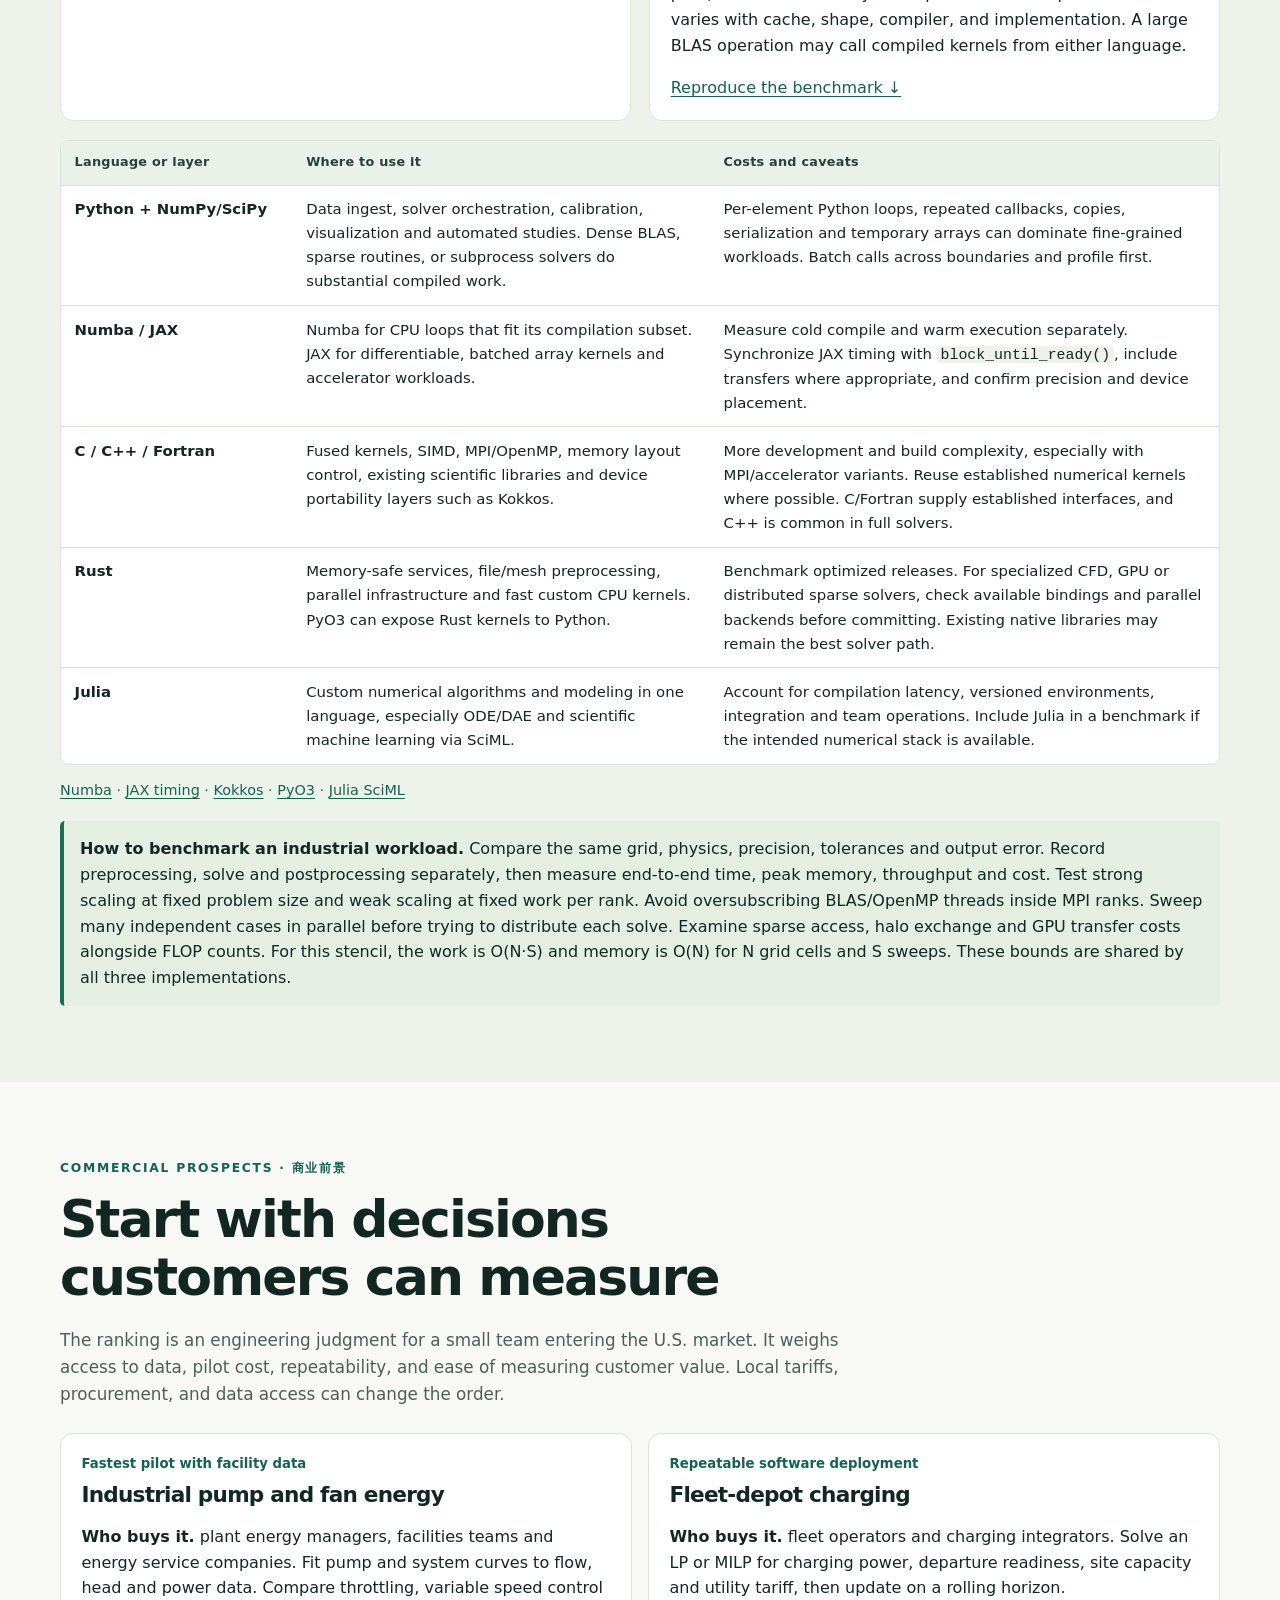
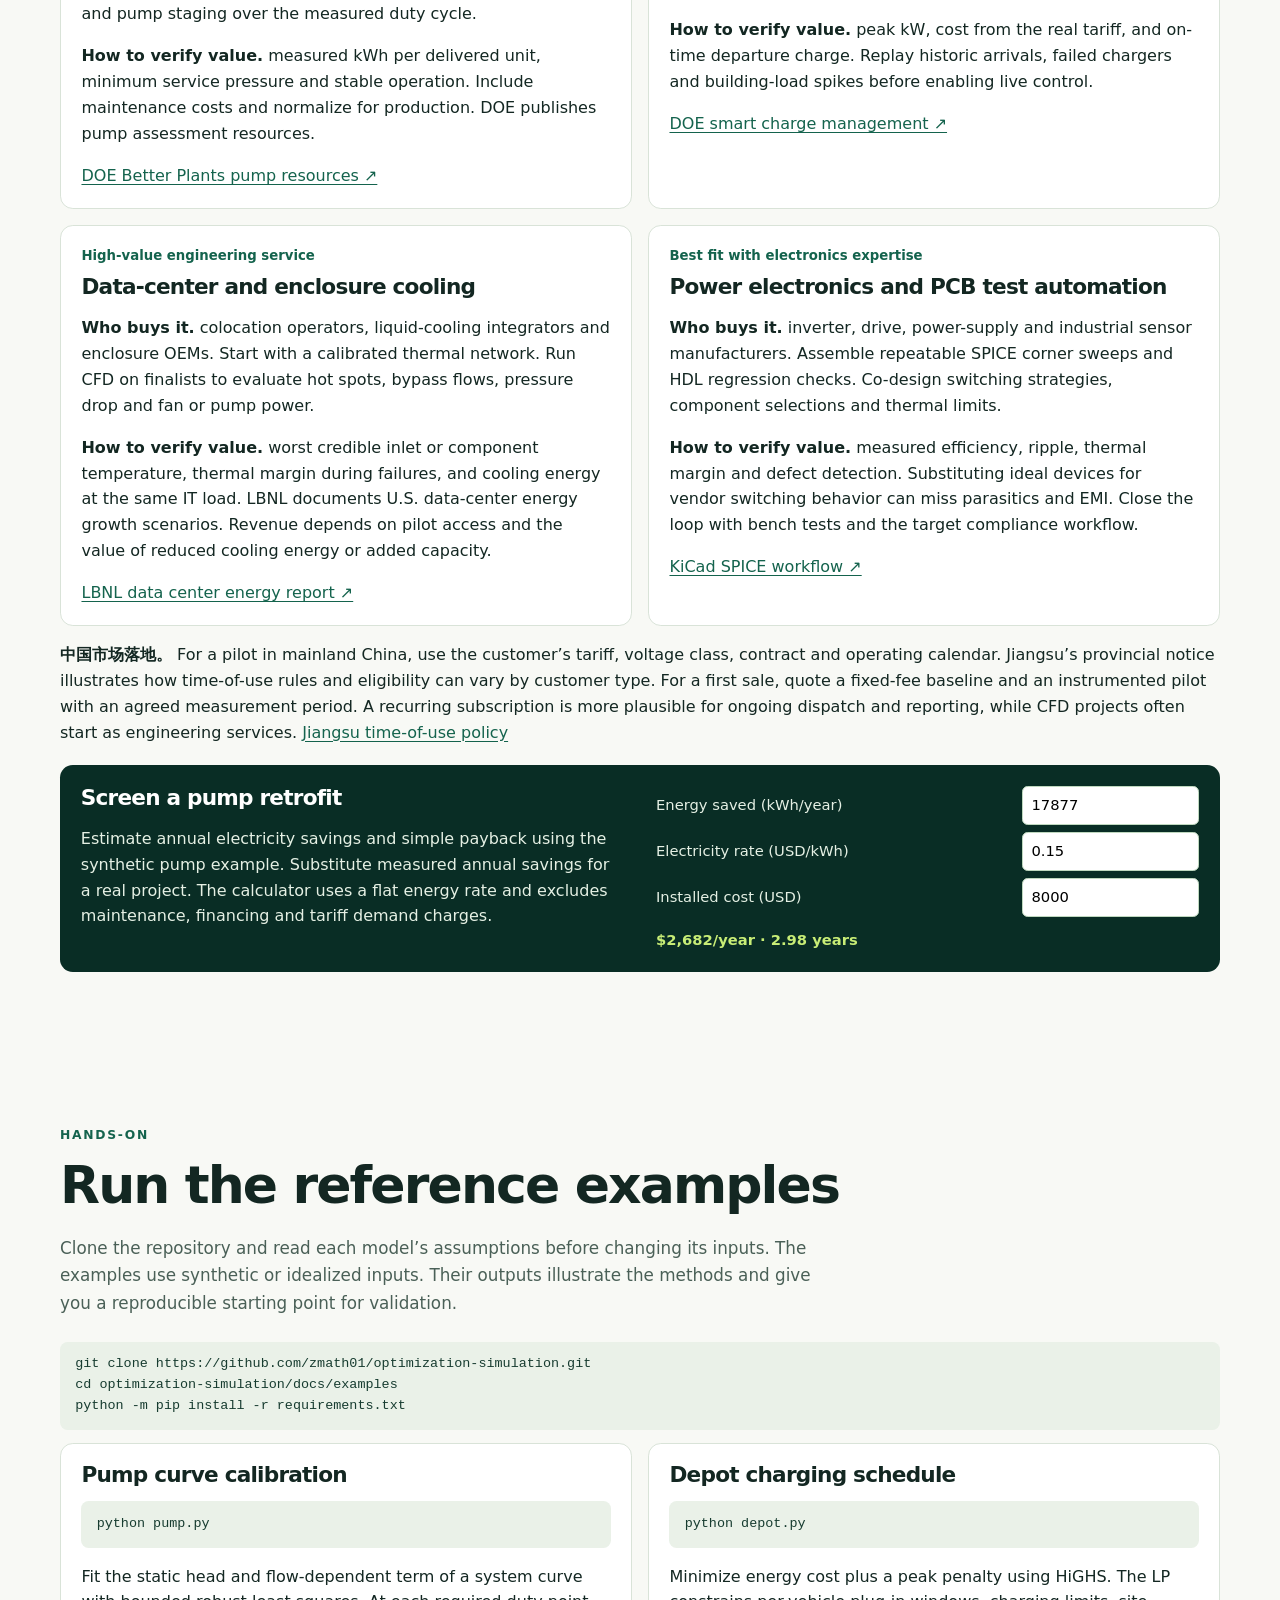
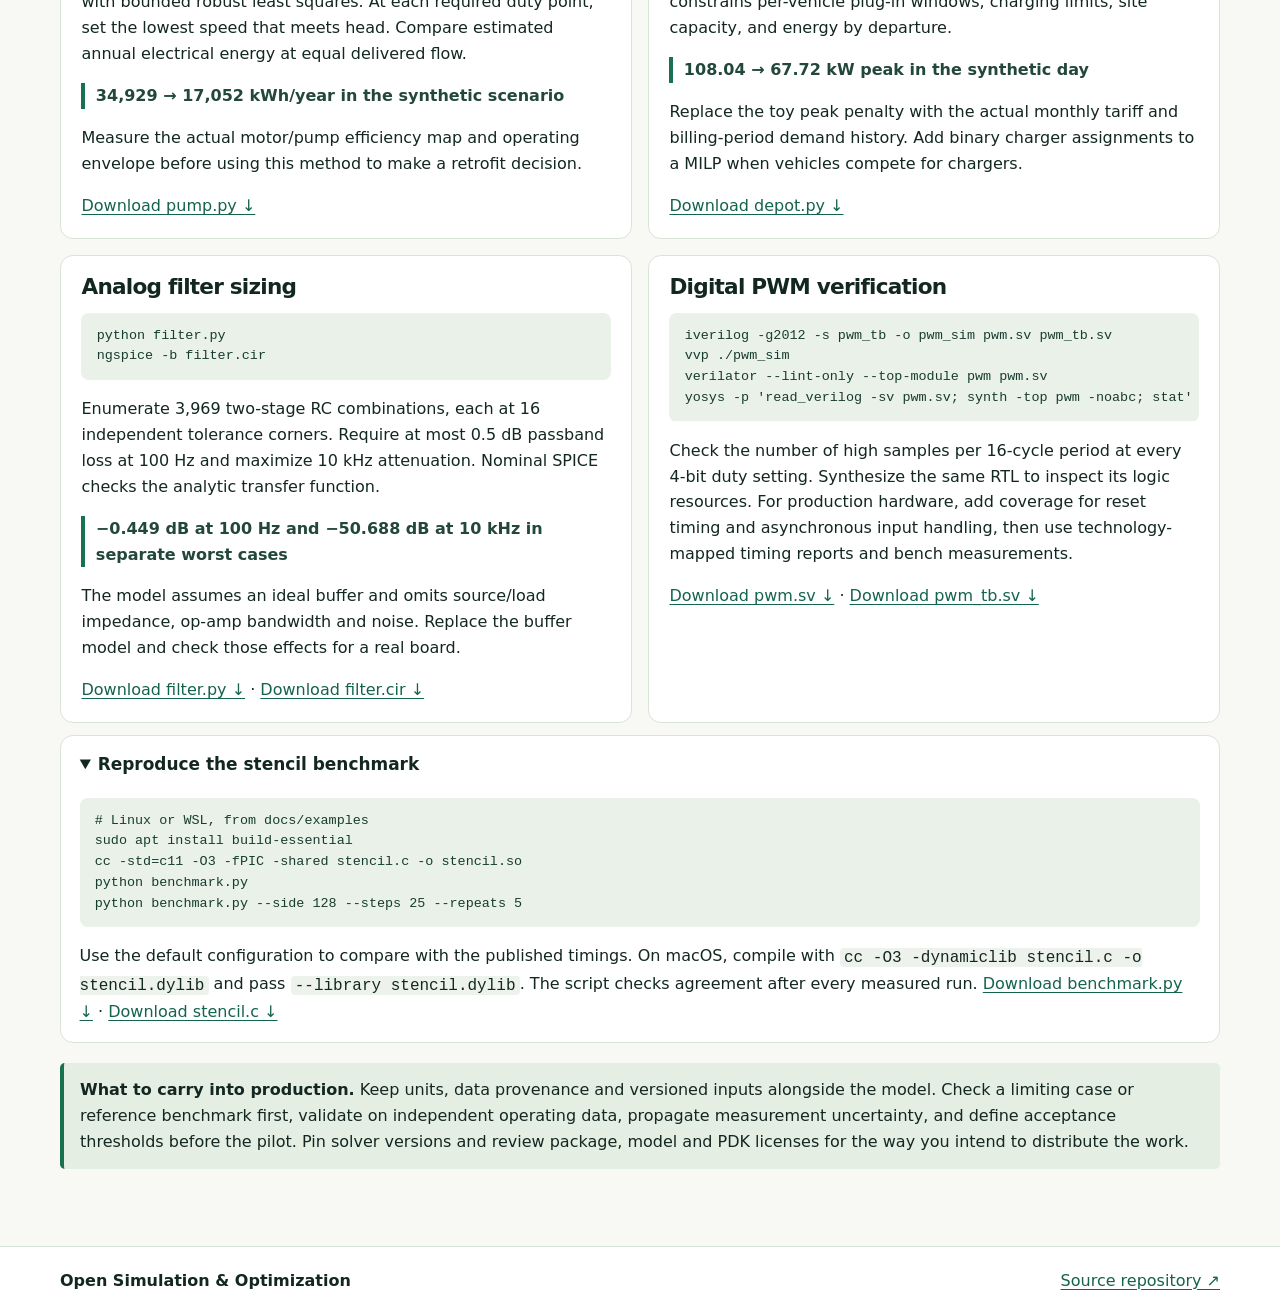
==== commit e900a8cd: "Publish PLC and embedded simulation engineering guide" ====
--- a/docs/index.html
+++ b/docs/index.html
@@ -14,7 +14,7 @@
   <div class="wrap top-inner">
     <a class="brand" href="#main"><span aria-hidden="true">∿</span> Open Simulation</a>
     <nav aria-label="Guide sections">
-      <a href="#install">Install</a><a href="#solvers">Solvers</a><a href="#performance">HPC</a><a href="#industry">Industry</a><a href="#examples">Examples</a>
+      <a href="#install">Install</a><a href="#solvers">Solvers</a><a href="#performance">HPC</a><a href="#industry">Industry</a><a href="#examples">Examples</a><a href="plc-embedded.html">PLC / Embedded</a>
     </nav>
     <a class="repo" href="https://github.com/zmath01/optimization-simulation">GitHub ↗</a>
   </div>
@@ -103,6 +103,7 @@
           <tr><th scope="row">RF and electromagnetic fields</th><td>Install the openEMS Windows build or follow the Linux build instructions. Start with the upstream transmission-line or antenna examples. <a href="https://www.openems.de/">openEMS downloads and docs</a></td><td>Use the FDTD solver for microwave structures, antenna response and S-parameters. Refine the mesh and compare port impedance, boundaries and losses with measurements.</td></tr>
           <tr><th scope="row">Grid and distribution</th><td>Install via <code>python -m pip install pandapower OpenDSSDirect.py</code>. <a href="https://www.pandapower.org/start/">pandapower</a> · <a href="https://dss-extensions.org/OpenDSSDirect.py/notebooks/Installation.html">OpenDSSDirect.py</a></td><td>Use pandapower for load flow and supported OPF studies, or OpenDSSDirect.py for distribution feeder studies. Check topology, voltage, transformer/line ratings and unbalance with the actual feeder model. Switching-converter waveforms require circuit or electromagnetic-transient models.</td></tr>
         </tbody></table></div>
+        <p>For industrial control and firmware, see the <a href="plc-embedded.html">PLC and embedded systems guide</a> for MIT OCW chapters, simulation tools and hardware validation.</p>
         <p><strong>Analog optimization.</strong> Search stock component values with tolerance corners when the design space is small. For expensive SPICE evaluations, use space-filling trials and a surrogate or Bayesian optimization, then verify finalists with the original simulator and bench measurements. For digital optimization, use synthesis and timing feedback to compare pipelining, bit widths, clock targets and resource sharing.</p>
       </div>
     </details>
--- a/docs/style.css
+++ b/docs/style.css
@@ -108,3 +108,6 @@
   summary span { display: block; margin-left: .95rem; }
   .chart, .bench-notes, .case, .example-grid article { padding-inline: .95rem; }
 }
+
+#pulse-result { color: var(--green); }
+#pulse-hit-rate { width: 100%; margin-top: .45rem; accent-color: var(--green); }
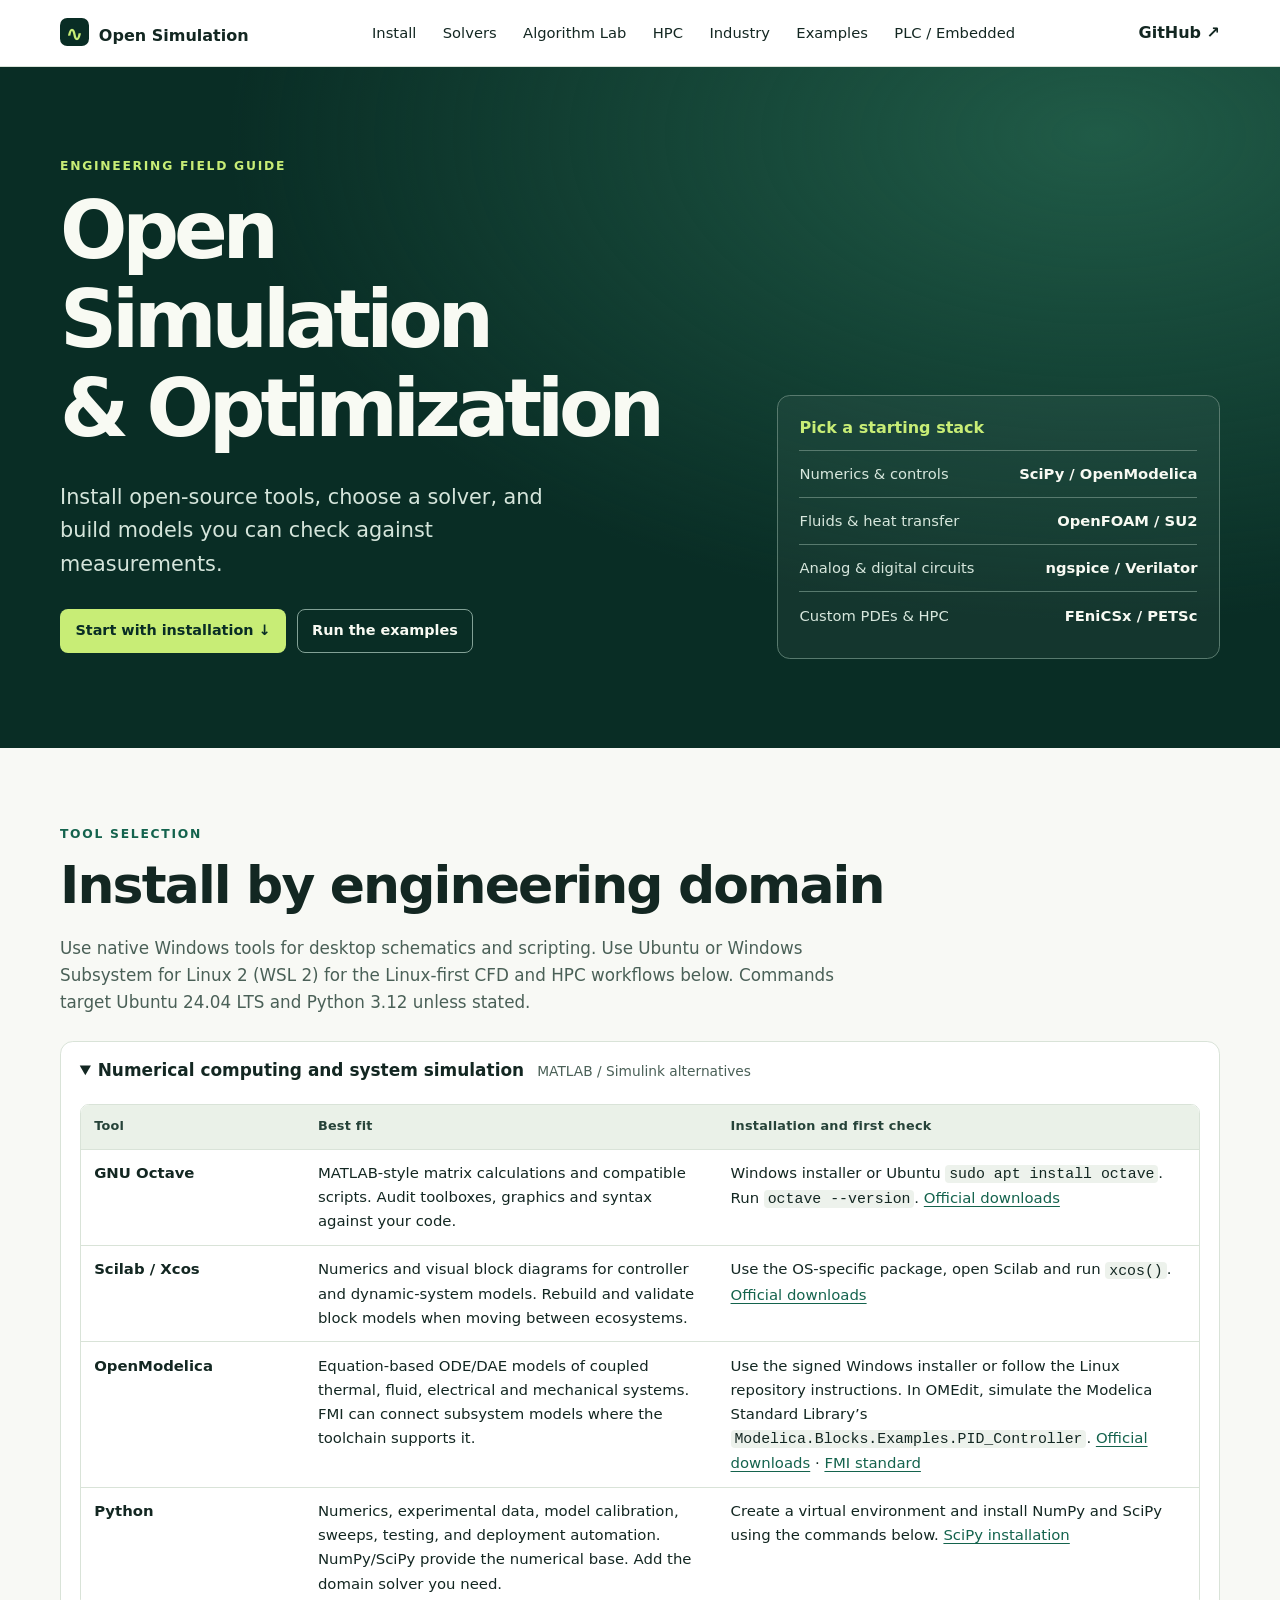
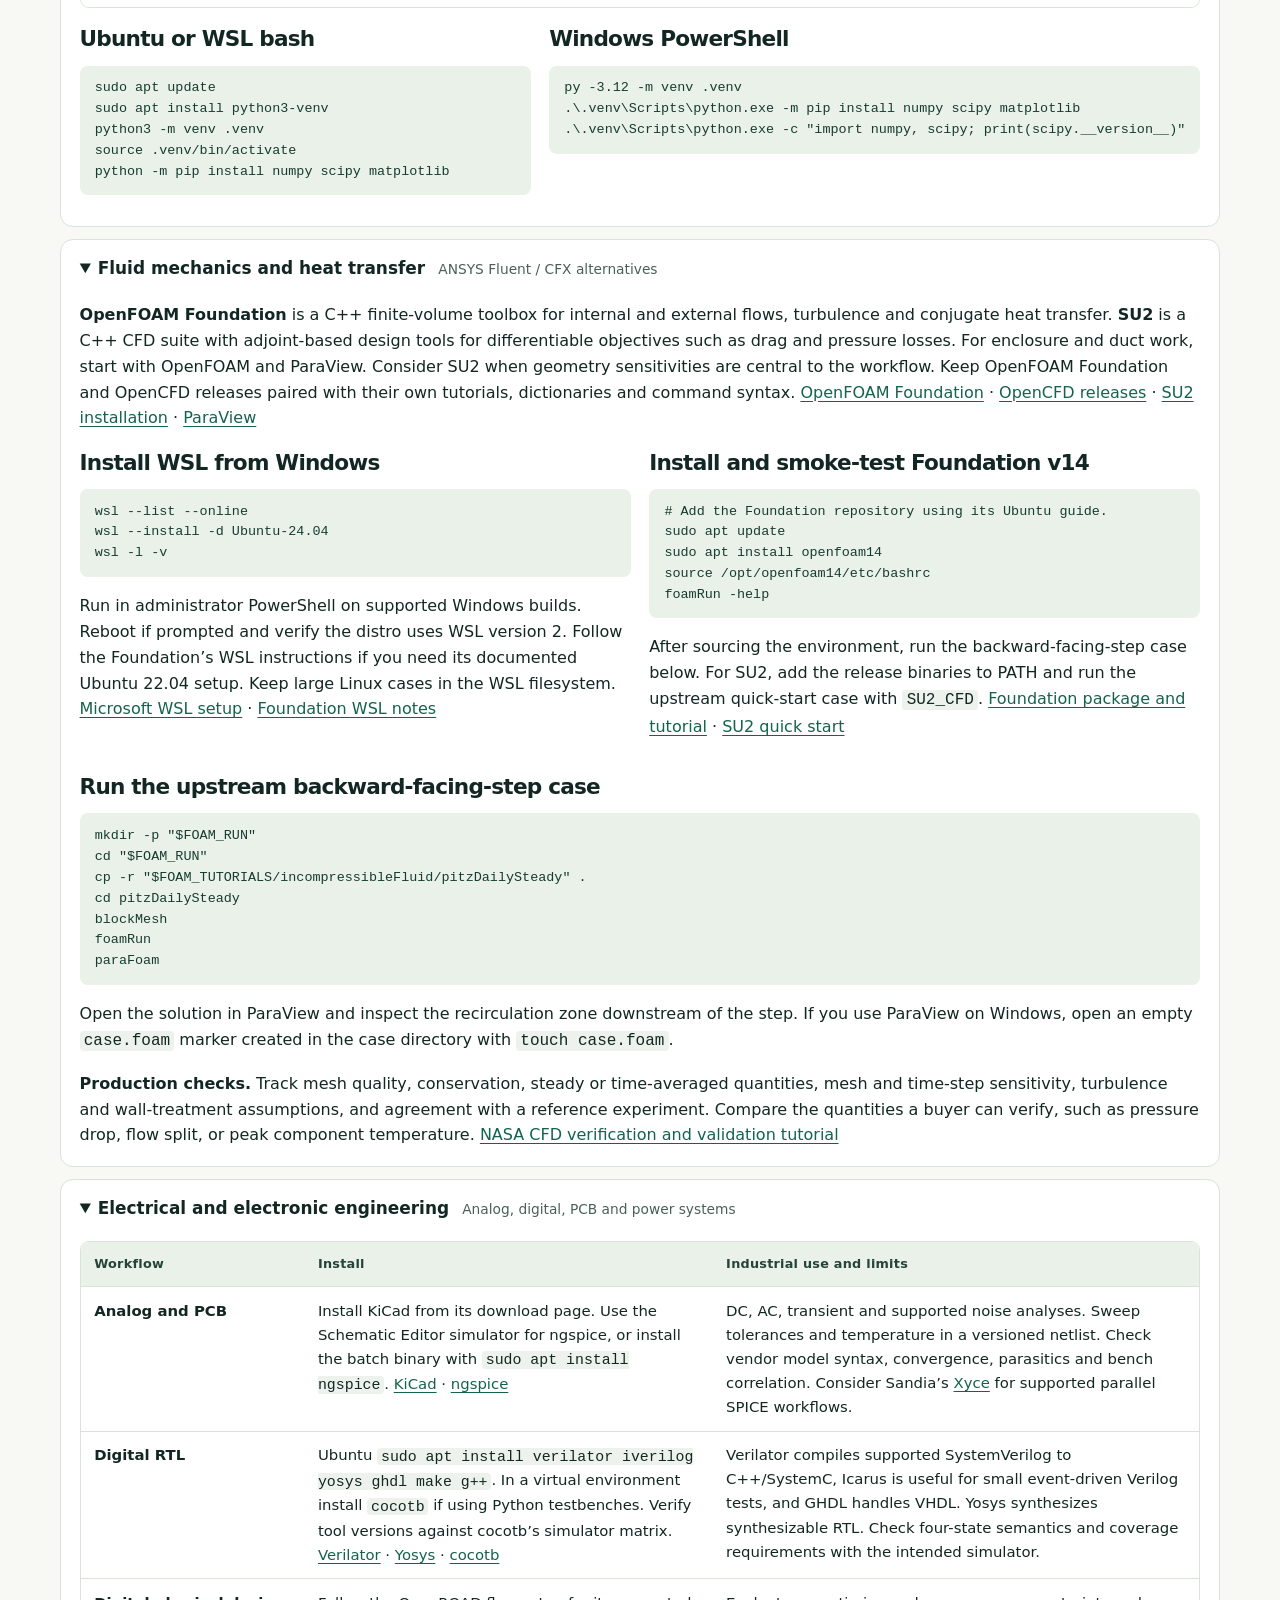
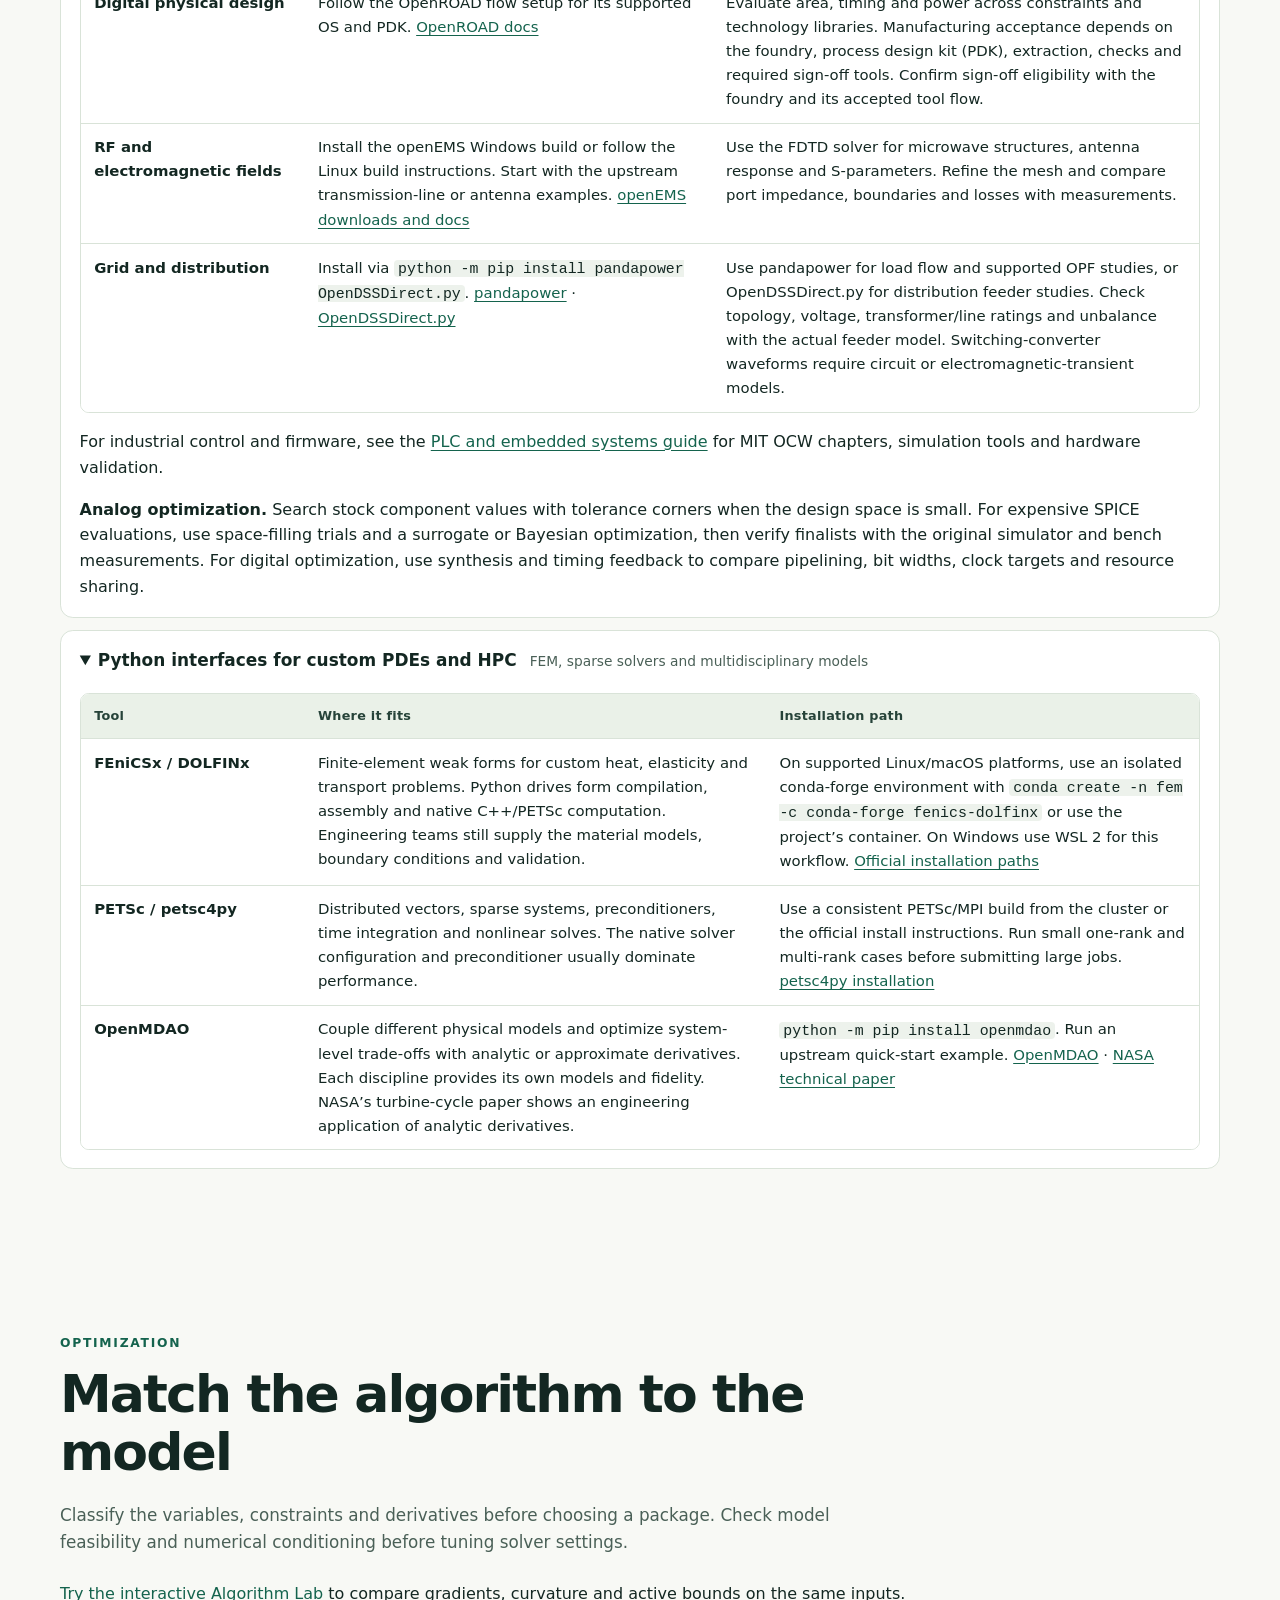
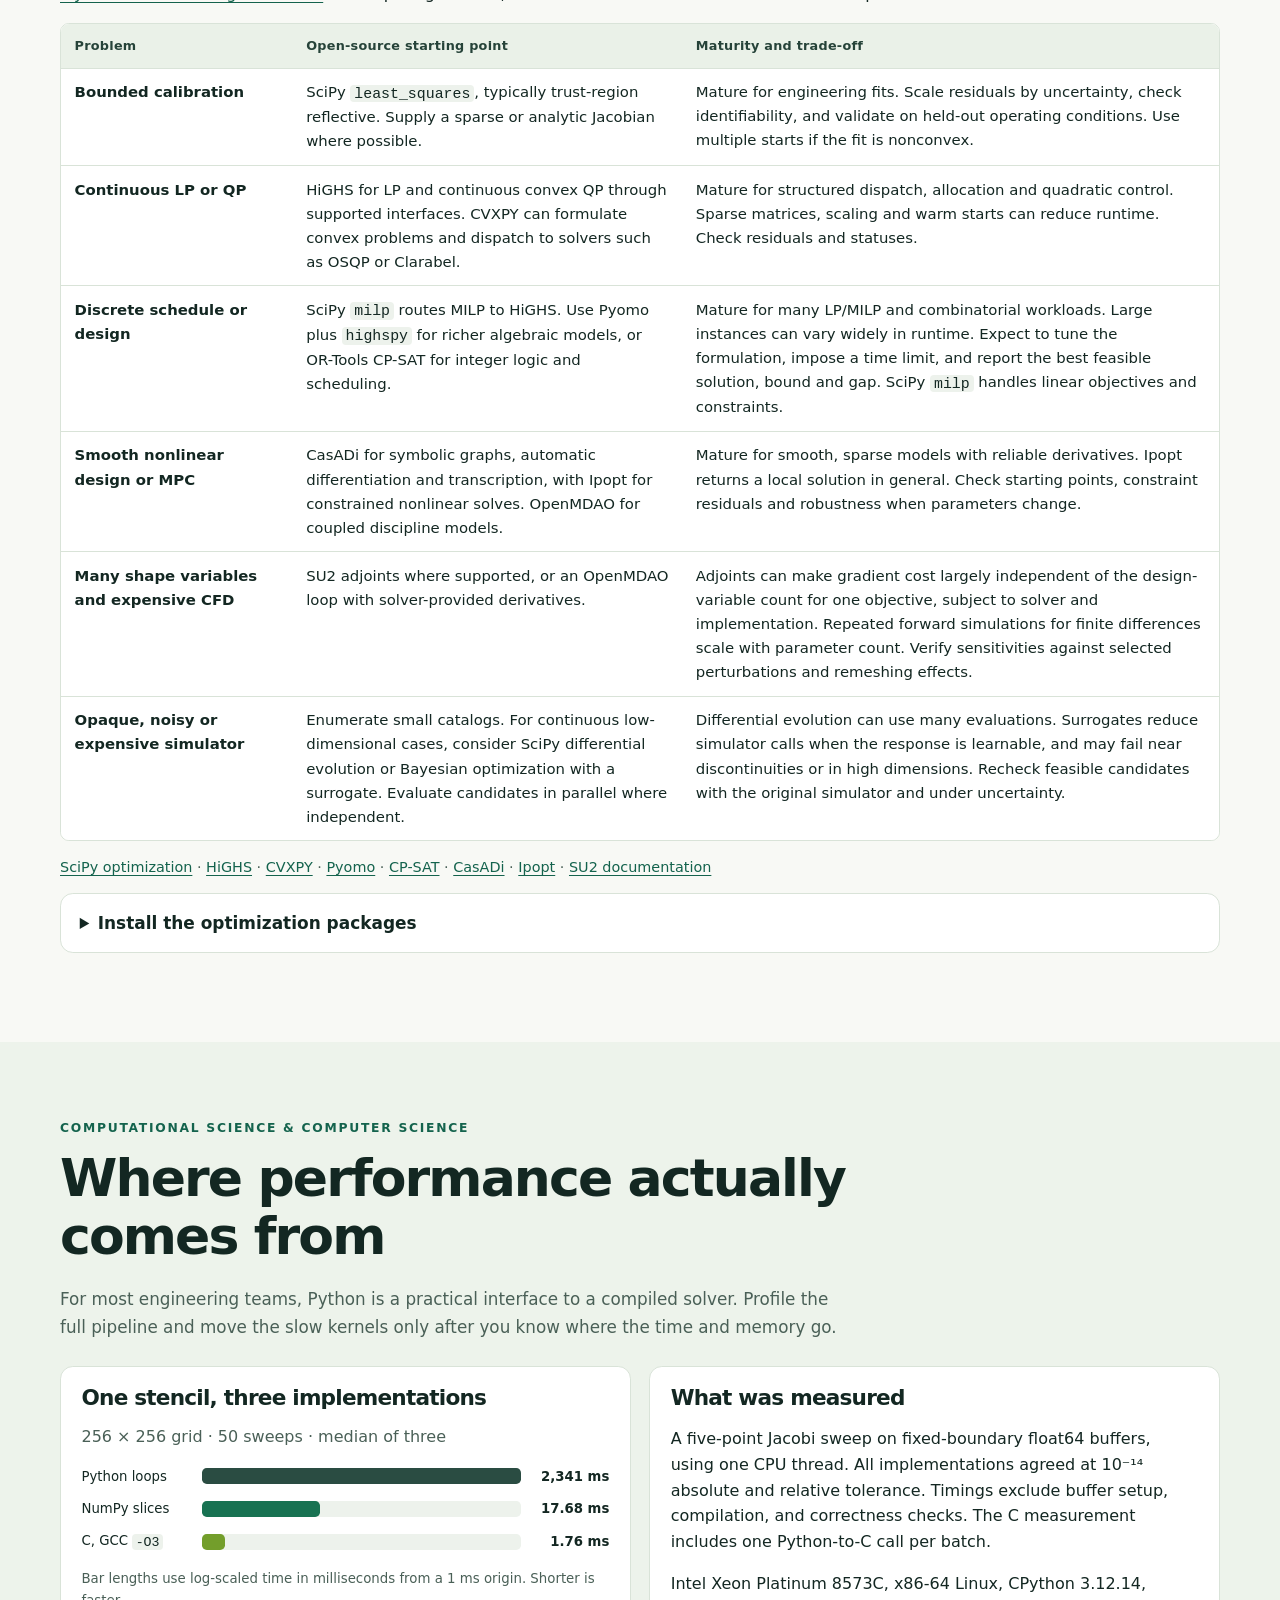
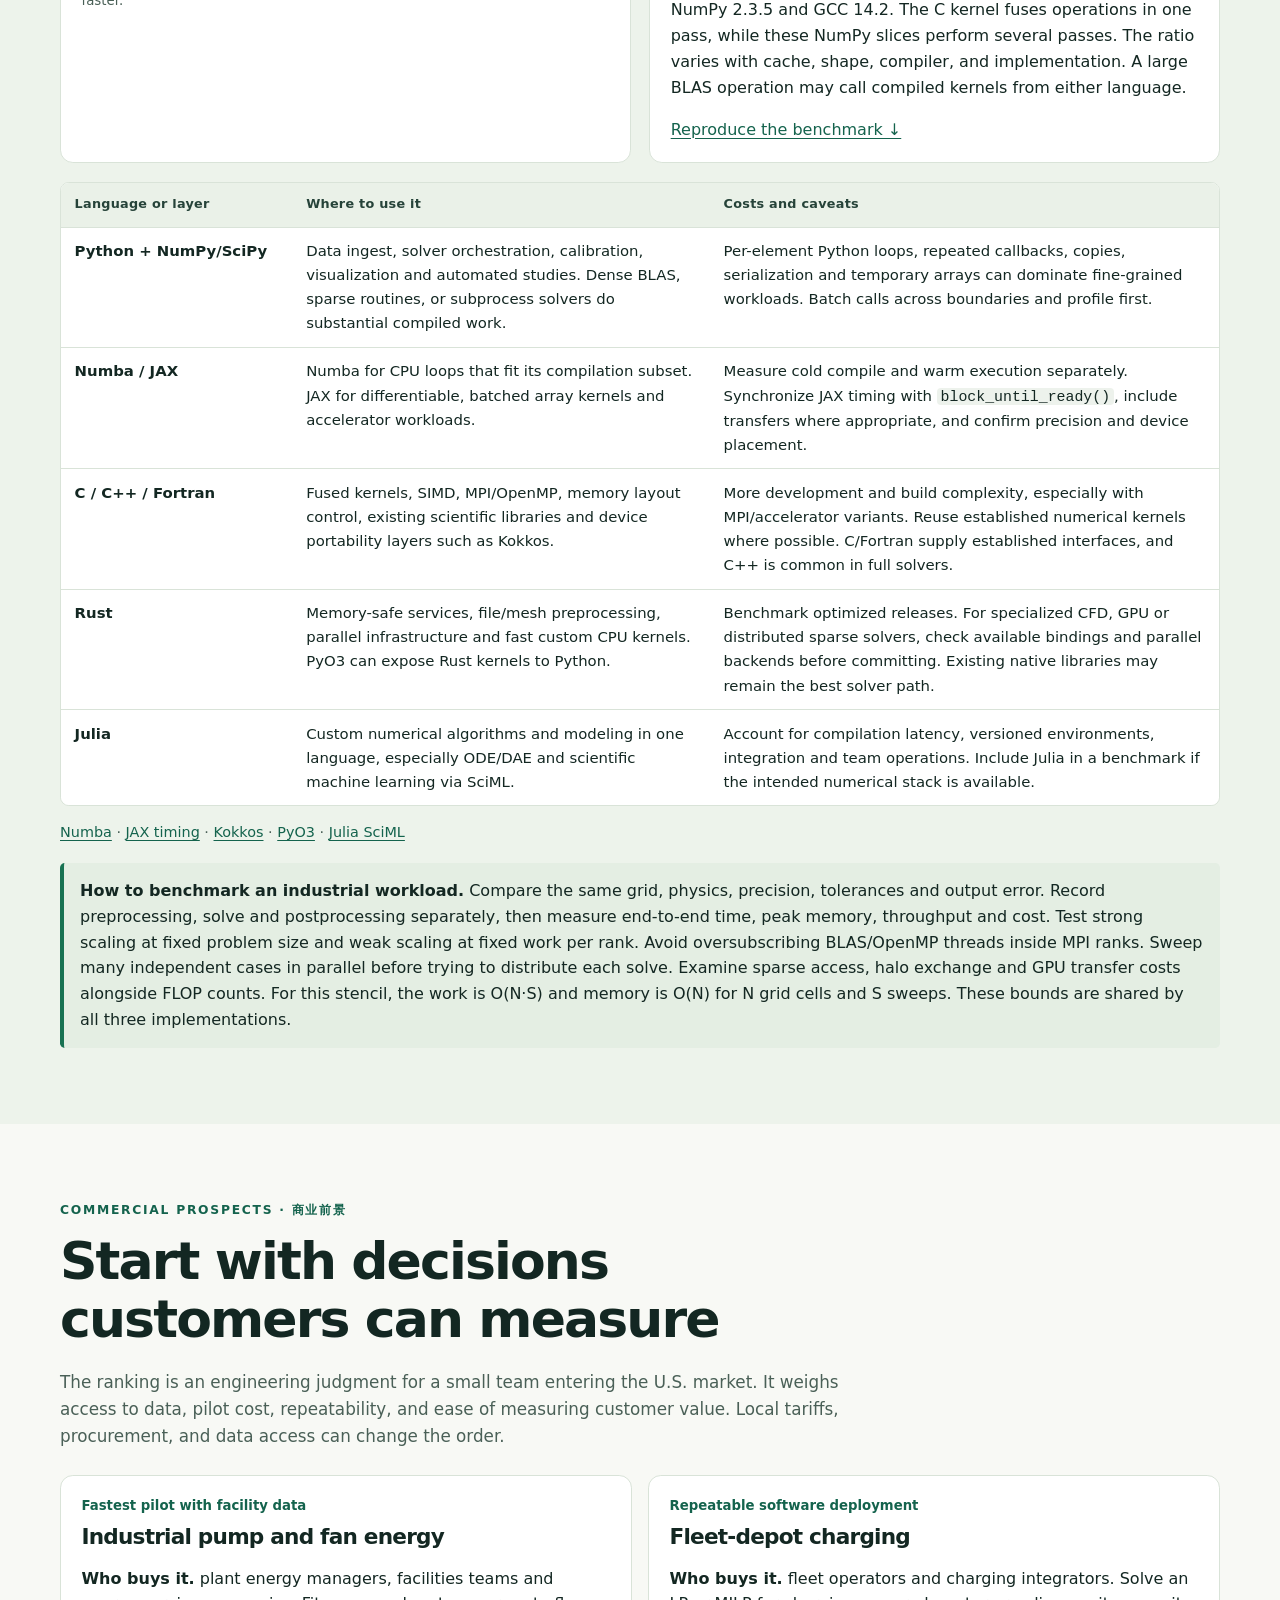
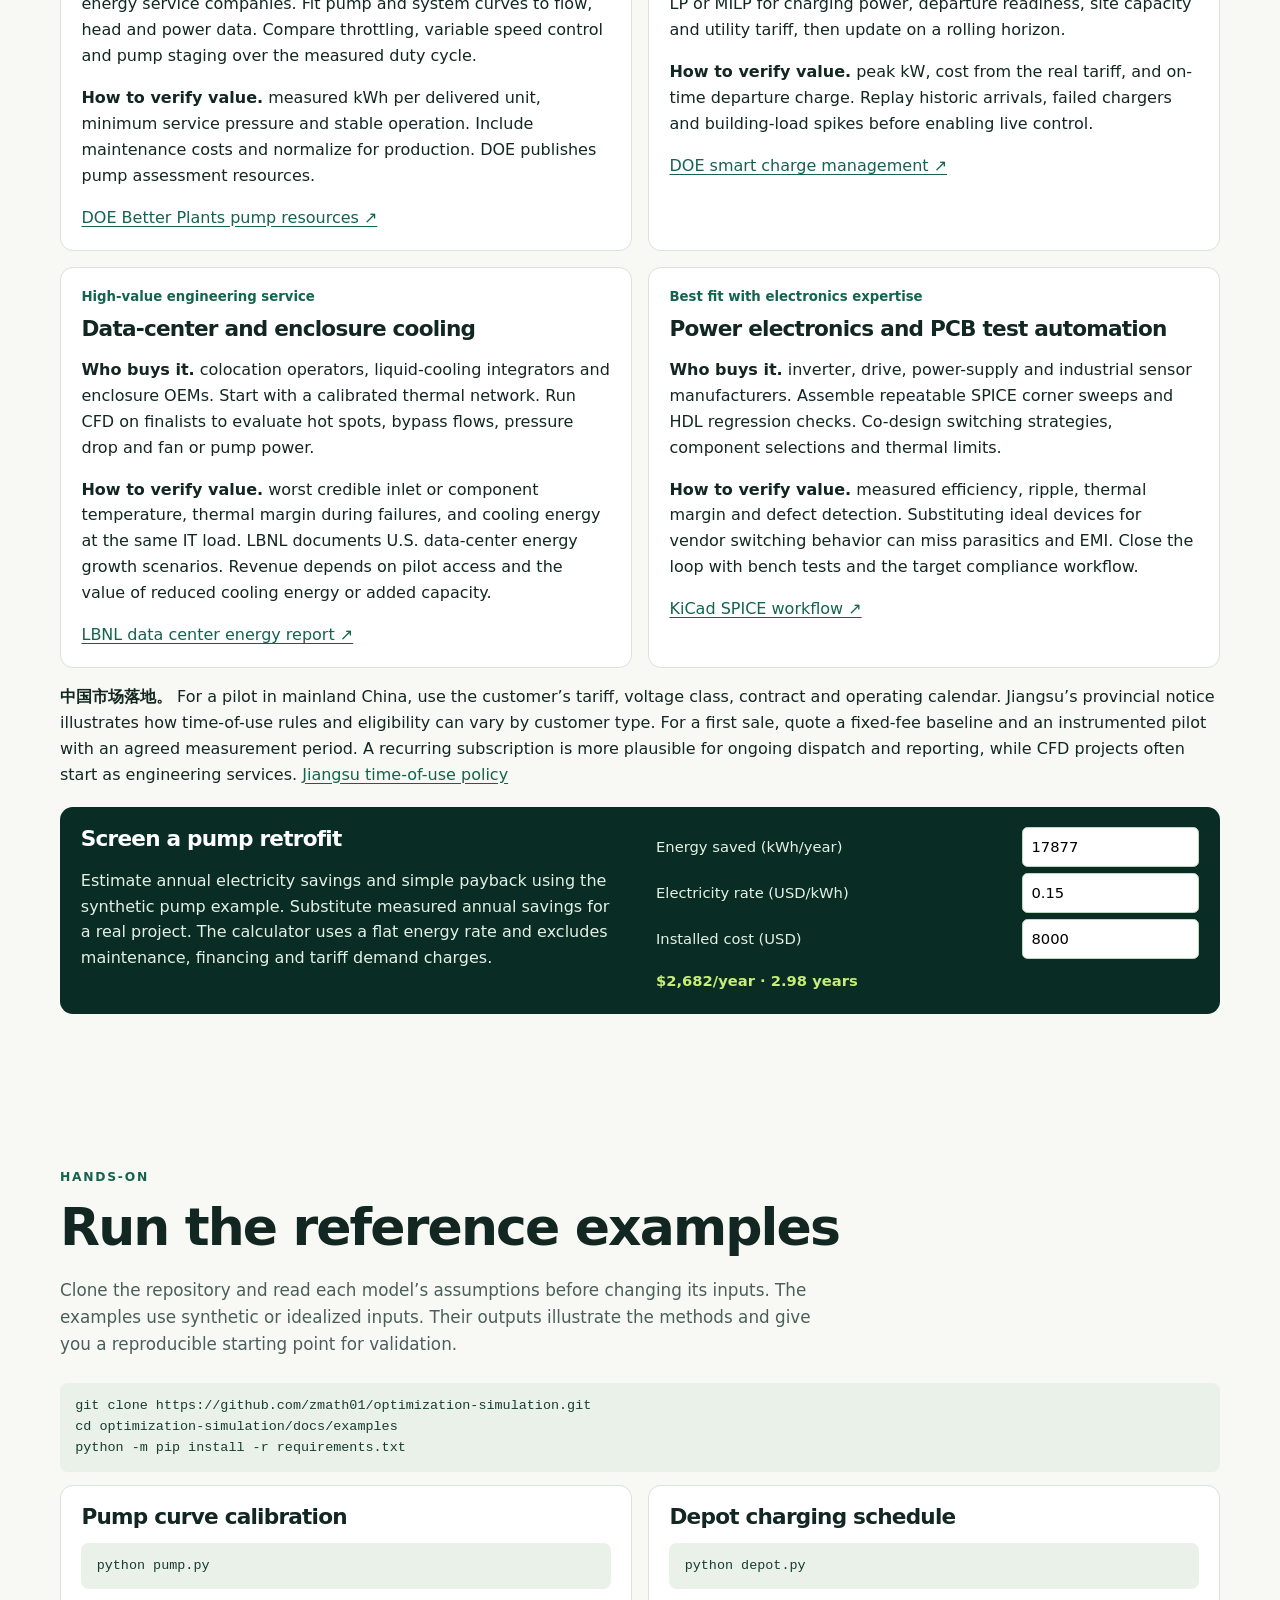
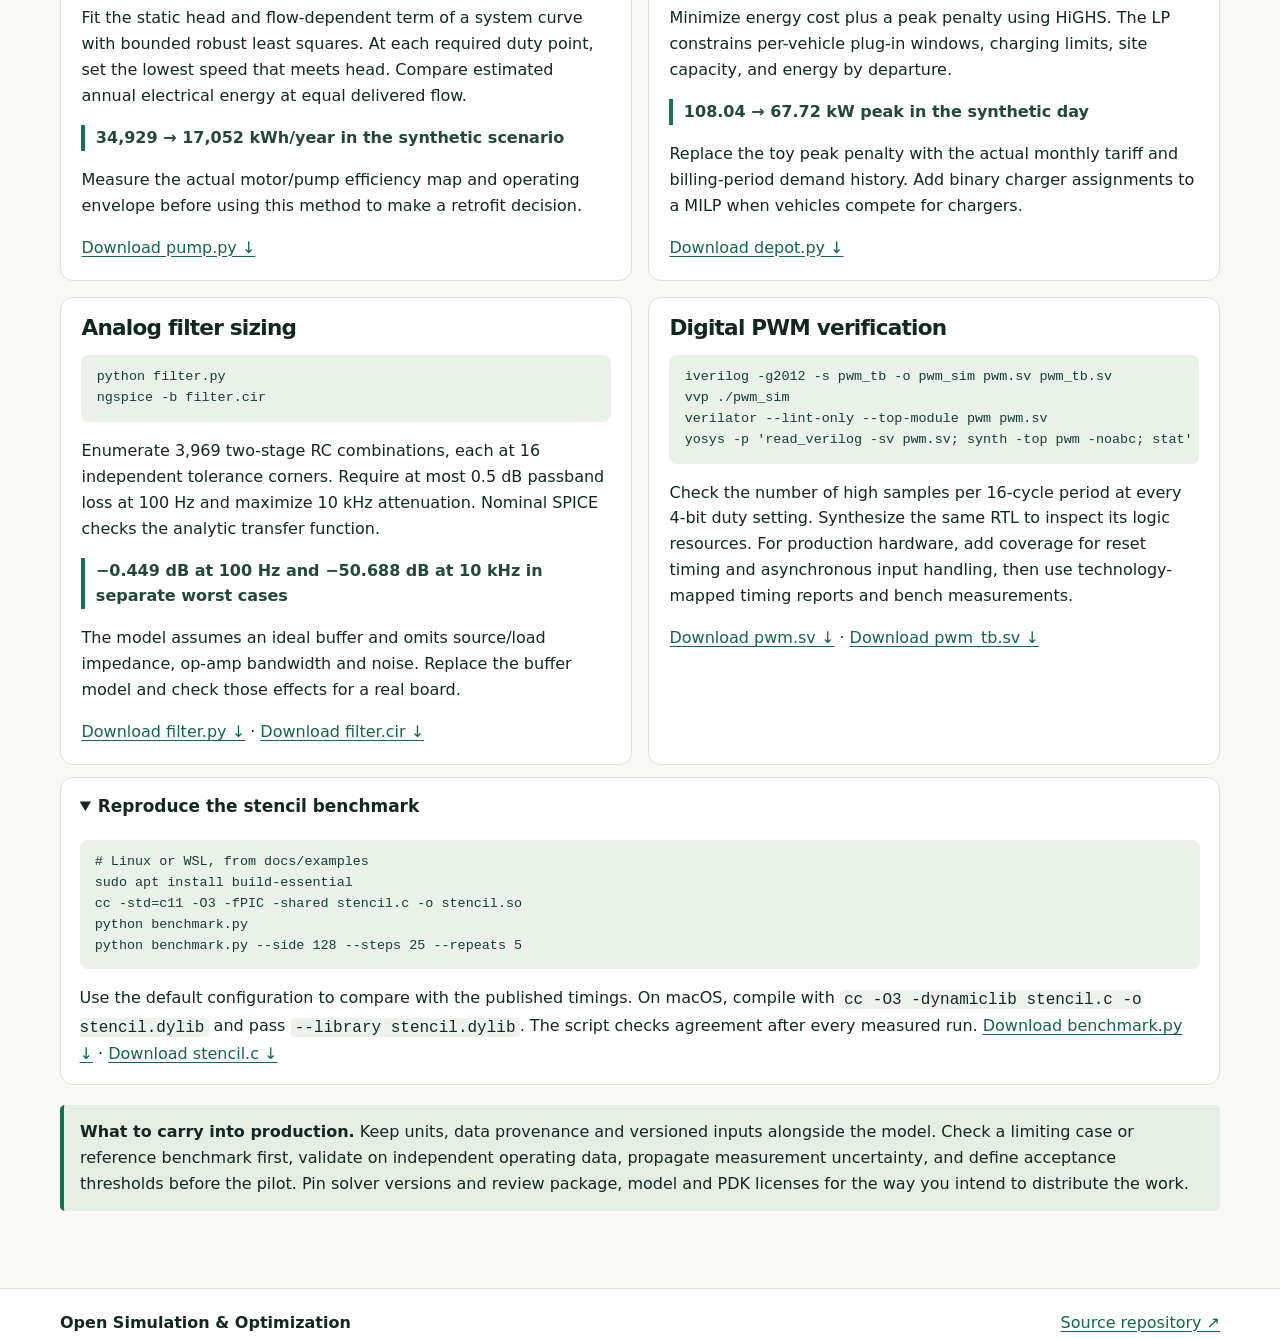
==== commit 17413473: "Add interactive optimization algorithm lab" ====
--- a/docs/index.html
+++ b/docs/index.html
@@ -14,7 +14,7 @@
   <div class="wrap top-inner">
     <a class="brand" href="#main"><span aria-hidden="true">∿</span> Open Simulation</a>
     <nav aria-label="Guide sections">
-      <a href="#install">Install</a><a href="#solvers">Solvers</a><a href="#performance">HPC</a><a href="#industry">Industry</a><a href="#examples">Examples</a><a href="plc-embedded.html">PLC / Embedded</a>
+      <a href="#install">Install</a><a href="#solvers">Solvers</a><a href="algorithms.html">Algorithm Lab</a><a href="#performance">HPC</a><a href="#industry">Industry</a><a href="#examples">Examples</a><a href="plc-embedded.html">PLC / Embedded</a>
     </nav>
     <a class="repo" href="https://github.com/zmath01/optimization-simulation">GitHub ↗</a>
   </div>
@@ -123,6 +123,7 @@
 
   <section class="wrap section" id="solvers">
     <div class="section-heading"><p class="eyebrow">Optimization</p><h2>Match the algorithm to the model</h2><p>Classify the variables, constraints and derivatives before choosing a package. Check model feasibility and numerical conditioning before tuning solver settings.</p></div>
+    <p><a href="algorithms.html">Try the interactive Algorithm Lab</a> to compare gradients, curvature and active bounds on the same inputs.</p>
     <div class="table-wrap" tabindex="0" role="region" aria-label="Optimization solver selection">
     <table><thead><tr><th scope="col">Problem</th><th scope="col">Open-source starting point</th><th scope="col">Maturity and trade-off</th></tr></thead><tbody>
       <tr><th scope="row">Bounded calibration</th><td>SciPy <code>least_squares</code>, typically trust-region reflective. Supply a sparse or analytic Jacobian where possible.</td><td>Mature for engineering fits. Scale residuals by uncertainty, check identifiability, and validate on held-out operating conditions. Use multiple starts if the fit is nonconvex.</td></tr>
--- a/docs/style.css
+++ b/docs/style.css
@@ -109,5 +109,10 @@
   .chart, .bench-notes, .case, .example-grid article { padding-inline: .95rem; }
 }
 
-#pulse-result { color: var(--green); }
-#pulse-hit-rate { width: 100%; margin-top: .45rem; accent-color: var(--green); }
+[data-pulse-calculator] output { color: var(--green); }
+[data-pulse-calculator] progress { width: 100%; margin-top: .45rem; accent-color: var(--green); }
+
+.plc-translation .translation-title { font-size: clamp(2.4rem, 6.2vw, 5.4rem); }
+.plc-translation .section-heading h3 { font-size: clamp(1.9rem, 4.1vw, 3.25rem); }
+.plc-translation h4 { font-size: 1.35rem; line-height: 1.12; margin: 0 0 .65em; letter-spacing: -.036em; }
+.translation-nav { padding-block: .9rem; border-bottom: 1px solid var(--line); }
